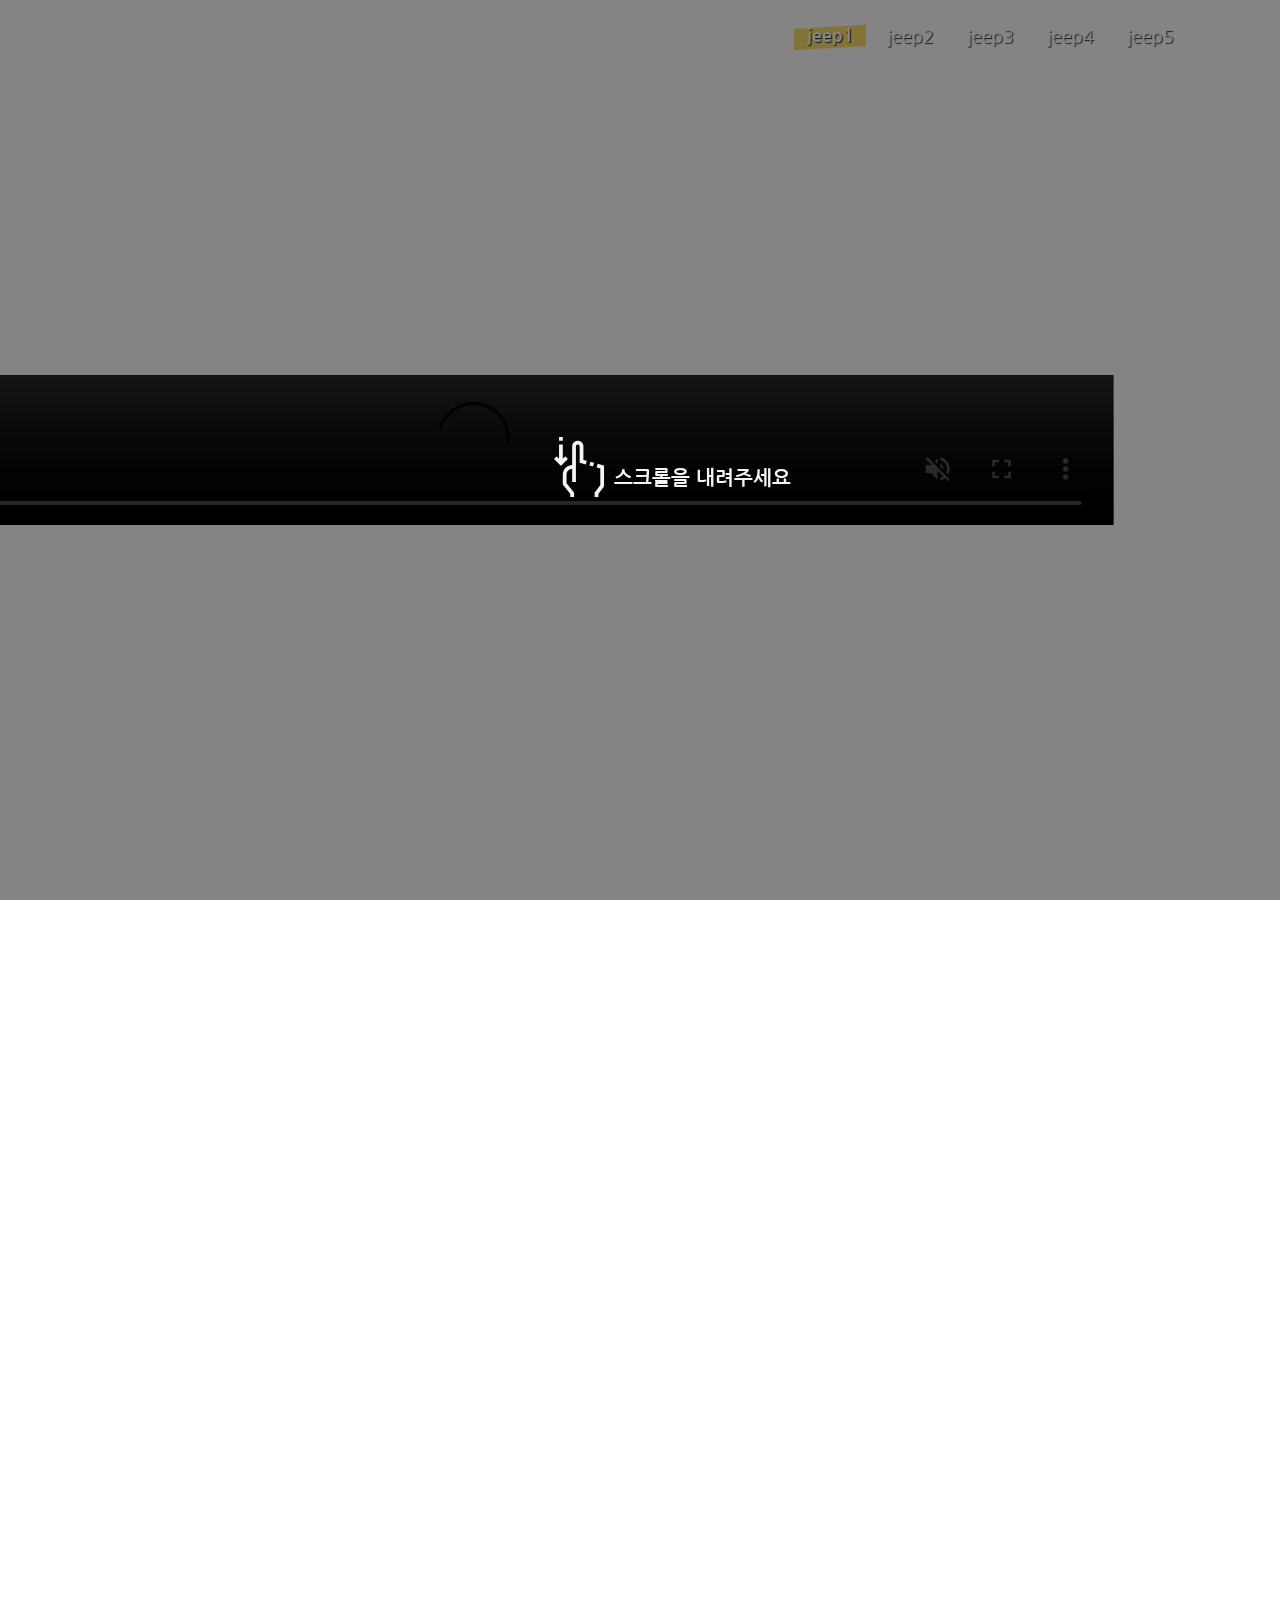
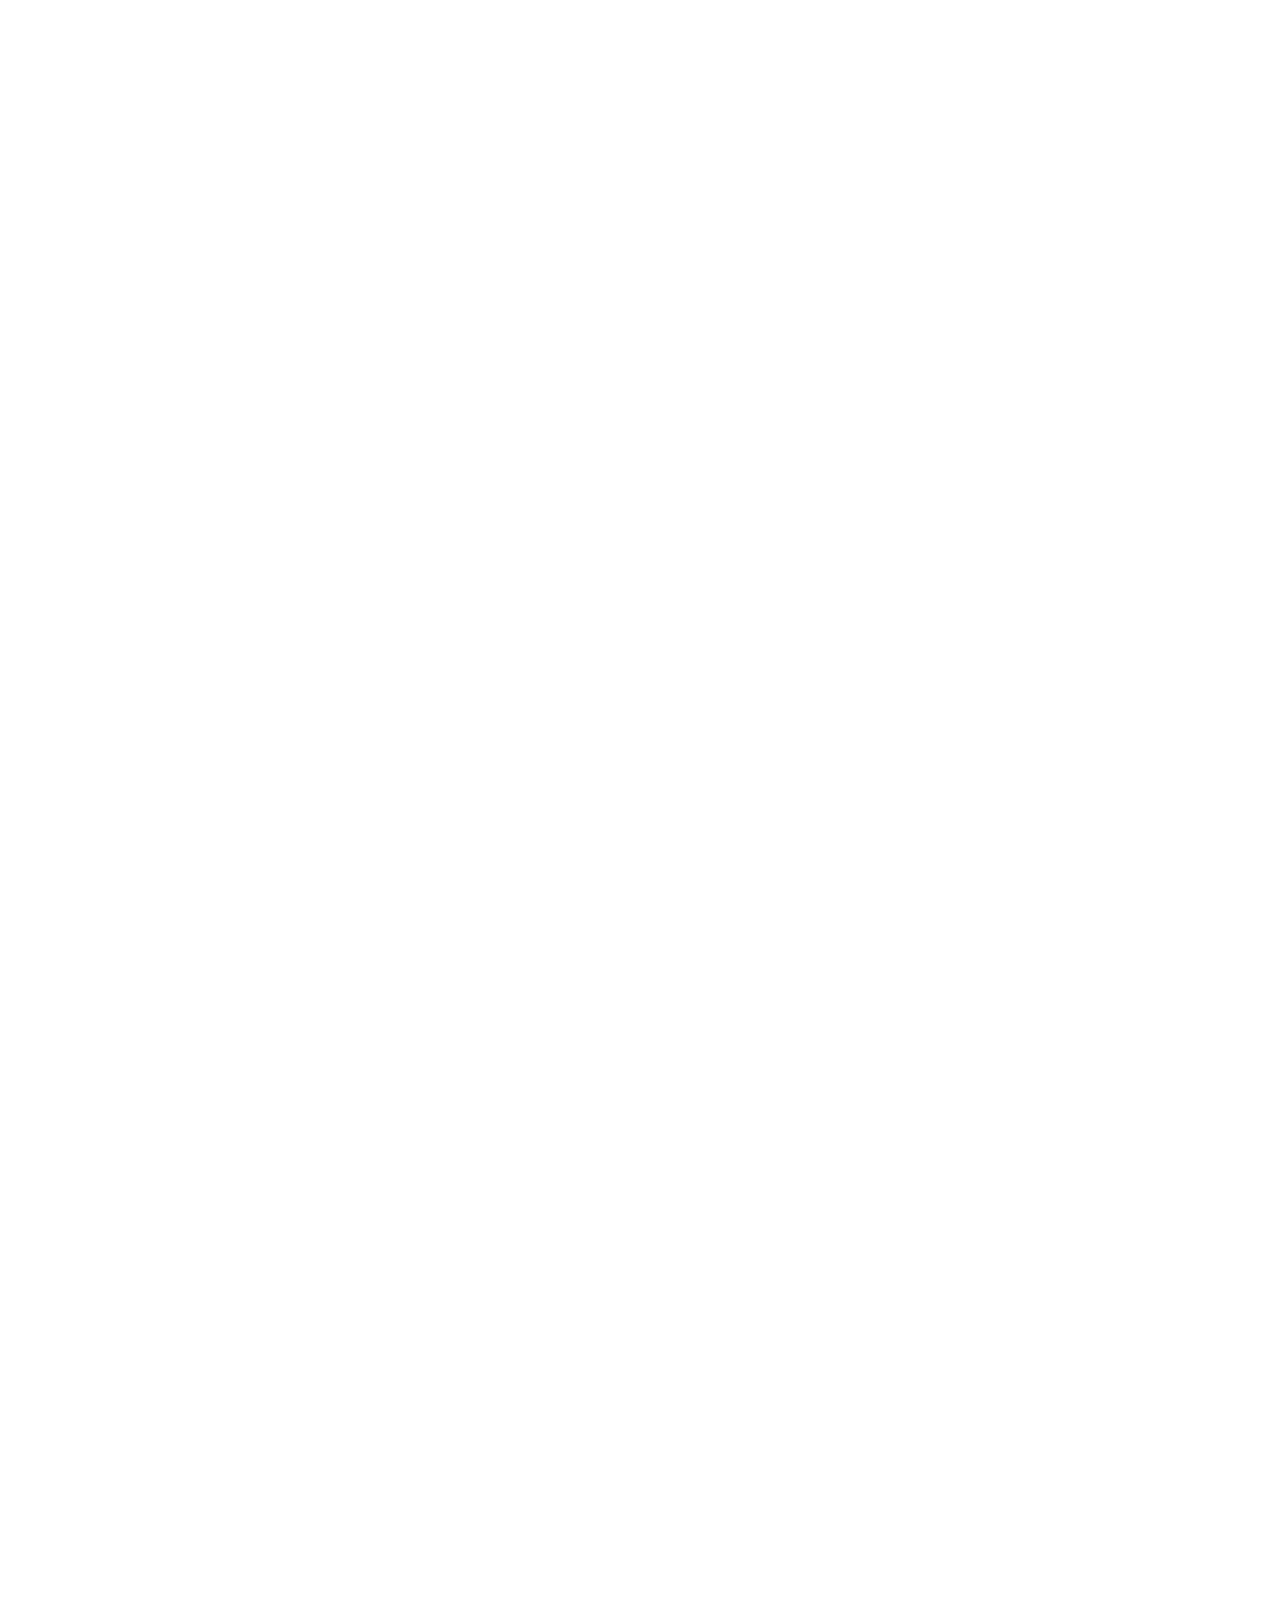
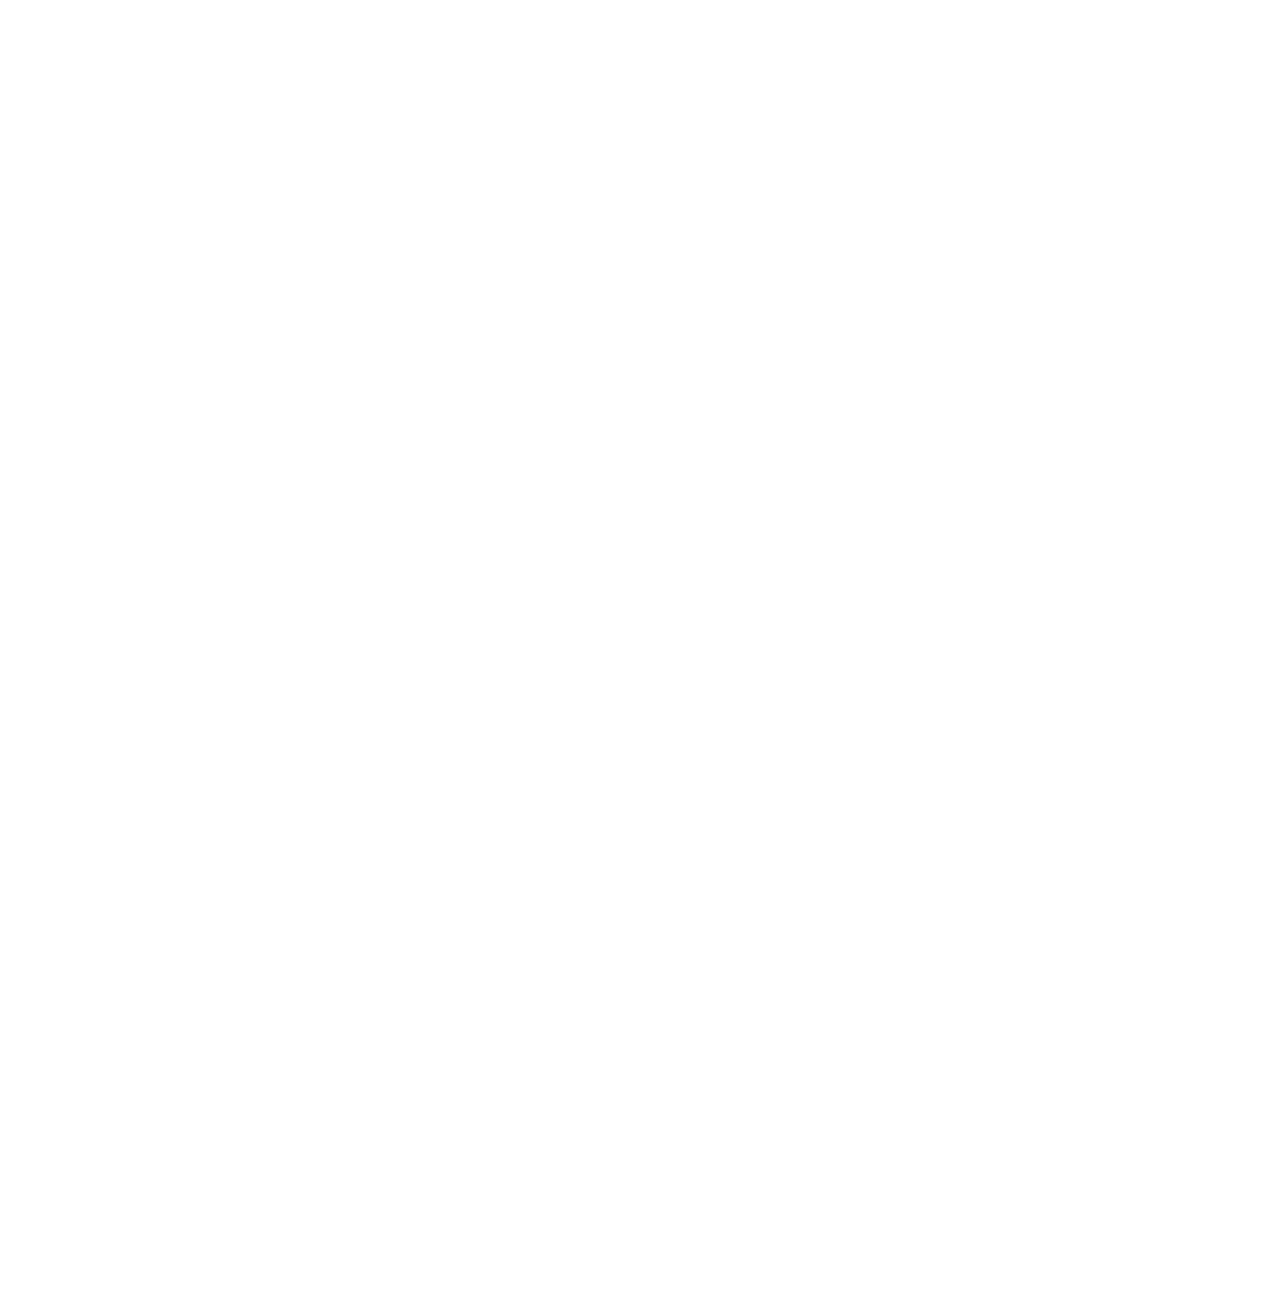
==== index.html @ f7b14d33 "20190126" ====
<!DOCTYPE html>
<html lang="ko">
<head>
	<meta charset="UTF-8">
	<title>Jeep</title>
	<link href="https://fonts.googleapis.com/css?family=Nanum+Gothic" rel="stylesheet">
	<link rel="stylesheet" href="css/common.css">
	<link rel="stylesheet" href="css/main.css">
	<link rel="stylesheet" href="css/fullpage.css">
	<link rel="stylesheet" href="css/animate.css">
	<script src="js/jquery-3.3.1.min.js"></script>
	<script src="js/jquery.fullPage.js"></script>
	<script src="js/main.js"></script>
	<script src="js/sub.js"></script>
	
</head>
<body>
	<h1><a href="index.html">jeep</a></h1>
	<nav id="nav">
		<ul id="menu">
			<li data-menuanchor="1st"><a href="#1st">jeep1</a></li>
			<li data-menuanchor="2st"><a href="#2st">jeep2</a></li>
			<li data-menuanchor="3st"><a href="#3st">jeep3</a></li>
			<li data-menuanchor="4st"><a href="#4st">jeep4</a></li>
			<li data-menuanchor="5st"><a href="#5st">jeep5</a></li>
		</ul>
	</nav>
	<a href="#" class="sidemenu">menu</a>
	<div id="side-nav">
		<div class="side-nav-inner-wrap">
			<div class="standard">
				<h2>STANDARD</h2>
				<ul>
					<li class="anwrangler"><a href="anwrangler.html">ALL-NEW WRANGLER</a></li>
					<li class="grandcherokee"><a href="grandcherokee.html">GRAND CHEROKEE</a></li>
					<li class="cherokee"><a href="cherokee.html">CHEROKEE</a></li>
					<li class="compass"><a href="compass.html">COMPASS</a></li>
					<li class="renegade"><a href="renegade.html">RENEGADE</a></li>
					<li class="angladiator"><a href="angladiator.html">ALL-NEW GLADIATOR</a></li>
				</ul>
			</div>
			<div class="limited">
				<h2>LIMITED</h2>
				<ul>
					<li><a href="grandcherokee.html">GRAND CHEROKEE</a></li>
					<li><a href="renegade.html">RENEGADE</a></li>
					<li><a href="cherokee.html">CHEROKEE</a></li>
					<li><a href="anwrangler.html">WRANGLER</a></li>
					<li><a href="compass.html">COMPASS</a></li>
				</ul>
			</div>
		</div>
	</div>
	<div class="bg-dim"><p>스크롤을 내려주세요</p></div>
	<div id="fullpage">
		<div class="section pages" id="page1" data-anchor="1st">
			<div class="video-wrap">
				<video class="main-video" autoplay controls muted loop style="width: 100%;"><source src="images/main/visual/jeep.mp4"></video>
			</div>
		</div>
		<div class="section pages" id="page2" data-anchor="2st">
			<div class="interval">
				<ul>
					<li class="interval1"></li>
					<li class="interval2"></li>
					<li class="interval3"></li>
					<li class="interval4"></li>
				</ul>
			</div>
		</div>
		<div class="section pages" id="page3" data-anchor="3st">
			<div class="main-cmt"><img src="images/main/visual/MT_white.png" alt=""> </div>
		</div>
		<div class="section pages" id="page4" data-anchor="4st">
			<div class="main-cmt">
				<p>NOW MAKE IT YOURS</p>
				<p><img src="images/main/visual/SSN-Logo.png" alt=""></p>
			</div>
		</div>
		<div class="section pages" id="page5" data-anchor="5st">
			<div class="slide"></div>
			<div class="slide"></div>
			<div class="slide"></div>
			<div class="slide"></div>
			<div class="slide"></div>
		</div>
	</div>
</body>
</html>
---- css/common.css ----
@charset "utf-8";
@import url(reset.css);
@import url('https://fonts.googleapis.com/css?family=Nanum+Gothic');
@import url('https://fonts.googleapis.com/css?family=Oswald');
body{font-size: 14px;font-family: 'Nanum Gothic','나눔고딕', sans-serif;}
h1{position: absolute;top: 30px;left: 40px;z-index: 2;}
h1>a{display: block;text-indent: -999999px;background: url(../images/main/common/jeep-logo.png) 0 0 no-repeat;width: 87px;height: 35px;background-size: 100%;}
#nav{width: 100%;position: absolute;z-index: 1;}
#nav ul{float: right;margin-right: 90px;width: 400px;}
#nav ul:after{content: '';display: block;clear: both;}
#nav ul li{float: left;color: #fff;width: 20%;transition: .4s;font-size: 1.3em;text-shadow: 1px 1px 1px #292929;background: url(../images/main/common/text-bg.png) 	-100px center no-repeat;}
#nav ul li.active{font-weight: bold;color: #fff;background: url(../images/main/common/text-bg.png) center no-repeat;}
#nav ul li a{display: block;width: 100%;text-align: center;line-height: 73px;}

.sidemenu{display: block;text-indent: -99999px;background: url(../images/main/common/menu.png) 0 0 no-repeat;width: 27px;height: 27px;position: absolute;top: 25px; right: 40px;background-size: 100%;z-index: 4;}
.sidemenu.on{display: block;text-indent: -99999px;background: url(../images/main/common/menu-close.png) 0 0 no-repeat;width: 27px;height: 27px;position: absolute;top: 25px; right: 40px;background-size: 100%;z-index: 4;}
#side-nav{display: none;position: absolute;top: 0;right: 0;padding-top: 25px;z-index: 3;color: #fff;width: 22%;height: 100%;	background: #000;}
#side-nav .side-nav-inner-wrap{position: absolute;top: 80px;line-height: 45px;width: 100%;}
#side-nav h2{padding-left: 40px;cursor: pointer;position: relative;}
#side-nav h2:after{content: '';display: block;width: 20px;height: 10px;background: url(../images/main/common/menu-more.png) 0 bottom no-repeat;position: absolute;top: 37%;right: 11%;}
#side-nav h2.on:after{content: '';display: block;width: 20px;height: 10px;background: url(../images/main/common/menu-more.png) 0 top no-repeat;position: absolute;top: 37%;right: 11%;}
#side-nav ul li{padding-left: 20px;margin: 10px 40px; transition: .3s;}
#side-nav ul li:hover{background-color: #fff;color: #000;font-weight: bold;	}


.bg-dim{display: none;width: 100%;height: 100%;position: absolute;top: 0;left: 0;background: rgba(0,0,0,.5) url(../images/main/common/scroll-white.png) 45% 52% no-repeat;z-index: 10;}
.bg-dim p{position: absolute;top: 52%;left: 48%;color: #fff;font-weight: bold;font-size: 20px;}
---- css/main.css ----
@charset "utf-8";
#fullpage{width: 100%;height: 100%;}
.pages{width: 100%;height: 100%;background-repeat: no-repeat;background-position: center top;background-size: cover;}
.video-wrap{position: relative;width: 100%;height: 100%;overflow: hidden;}
.video-wrap .main-video{width: 126% !important;position: absolute;top: 50%;left: 50%;transform: translate(-50%,-50%);}

	.interval{width: 100%;height: 100%;}
	.interval ul{width: 100%;height: 100%;}
	.interval ul li{width: 100%;height: 100%;}
	.interval ul li.interval1{background: url(../images/main/visual/jeep-main-img-1-1.jpg) center no-repeat;display: none;}
	.interval ul li.interval2{background: url(../images/main/visual/jeep-main-img-1-2.jpg) top no-repeat;display: none;}
	.interval ul li.interval3{background: url(../images/main/visual/jeep-main-img-1-3.jpg) center no-repeat;display: none;}
	.interval ul li.interval4{background: url(../images/main/visual/jeep-main-img-1-4.jpg) center no-repeat;display: none;}
#page3{background: url(../images/main/visual/jeep-main-img-2.jpg) center no-repeat;position: relative;}
#page3 .main-cmt{position: absolute;top: 23%;right: 10%;}
#page3 .main-cmt img{width: 340px;}
#page4 .main-cmt{position: absolute;top: 25%;left: 15%;  color: #F0F0F2;font-weight: bold;text-align: center;width: 375px;}
#page4 .main-cmt img{width: 100%;}
#page4 .main-cmt p:first-child{margin-bottom: 12px;font-size: 35px;}
#page4{background: url(../images/main/visual/jeep-main-img-3.jpg) center no-repeat;}
.slide:nth-child(1){background: url(../images/main/visual/jeep-main-img-11.jpg) center no-repeat;}
.slide:nth-child(2){background: url(../images/main/visual/jeep-main-img-12.jpg) center no-repeat;}
.slide:nth-child(3){background: url(../images/main/visual/jeep-main-img-13.jpg) center no-repeat;}
.slide:nth-child(4){background: url(../images/main/visual/jeep-main-img-14.jpg) center no-repeat;}
.slide:nth-child(5){background: url(../images/main/visual/jeep-main-img-15.jpg) center no-repeat;}
.fp-controlArrow.fp-prev,.fp-controlArrow.fp-next{border: none;width: 37px !important;height: 64px;}
.fp-controlArrow.fp-prev{background: url(../images/main/common/prev-next.png) left 0 no-repeat;}
.fp-controlArrow.fp-next{background: url(../images/main/common/prev-next.png) right 0 no-repeat;}
---- css/fullpage.css ----
/*!
 * fullPage 3.0.3
 * https://github.com/alvarotrigo/fullPage.js
 *
 * @license GPLv3 for open source use only
 * or Fullpage Commercial License for commercial use
 * http://alvarotrigo.com/fullPage/pricing/
 *
 * Copyright (C) 2018 http://alvarotrigo.com/fullPage - A project by Alvaro Trigo
 */
html.fp-enabled,
.fp-enabled body {
    margin: 0;
    padding: 0;
    overflow:hidden;

    /*Avoid flicker on slides transitions for mobile phones #336 */
    -webkit-tap-highlight-color: rgba(0,0,0,0);
}
.fp-section {
    position: relative;
    -webkit-box-sizing: border-box; /* Safari<=5 Android<=3 */
    -moz-box-sizing: border-box; /* <=28 */
    box-sizing: border-box;
}
.fp-slide {
    float: left;
}
.fp-slide, .fp-slidesContainer {
    height: 100%;
    display: block;
}
.fp-slides {
    z-index:1;
    height: 100%;
    overflow: hidden;
    position: relative;
    -webkit-transition: all 0.3s ease-out; /* Safari<=6 Android<=4.3 */
    transition: all 0.3s ease-out;
}
.fp-section.fp-table, .fp-slide.fp-table {
    display: table;
    table-layout:fixed;
    width: 100%;
}
.fp-tableCell {
    display: table-cell;
    vertical-align: middle;
    width: 100%;
    height: 100%;
}
.fp-slidesContainer {
    float: left;
    position: relative;
}
.fp-controlArrow {
    -webkit-user-select: none; /* webkit (safari, chrome) browsers */
    -moz-user-select: none; /* mozilla browsers */
    -khtml-user-select: none; /* webkit (konqueror) browsers */
    -ms-user-select: none; /* IE10+ */
    position: absolute;
    z-index: 4;
    top: 50%;
    cursor: pointer;
    width: 0;
    height: 0;
    border-style: solid;
    margin-top: -38px;
    -webkit-transform: translate3d(0,0,0);
    -ms-transform: translate3d(0,0,0);
    transform: translate3d(0,0,0);
}
.fp-controlArrow.fp-prev {
    left: 15px;
    width: 0;
    border-width: 38.5px 34px 38.5px 0;
    border-color: transparent #fff transparent transparent;
}
.fp-controlArrow.fp-next {
    right: 15px;
    border-width: 38.5px 0 38.5px 34px;
    border-color: transparent transparent transparent #fff;
}
.fp-scrollable {
    overflow: hidden;
    position: relative;
}
.fp-scroller{
    overflow: hidden;
}
.iScrollIndicator{
    border: 0 !important;
}
.fp-notransition {
    -webkit-transition: none !important;
    transition: none !important;
}
#fp-nav {
    position: fixed;
    z-index: 100;
    margin-top: -32px;
    top: 50%;
    opacity: 1;
    -webkit-transform: translate3d(0,0,0);
}
#fp-nav.fp-right {
    right: 17px;
}
#fp-nav.fp-left {
    left: 17px;
}
.fp-slidesNav{
    position: absolute;
    z-index: 4;
    opacity: 1;
    -webkit-transform: translate3d(0,0,0);
    -ms-transform: translate3d(0,0,0);
    transform: translate3d(0,0,0);
    left: 0 !important;
    right: 0;
    margin: 0 auto !important;
}
.fp-slidesNav.fp-bottom {
    bottom: 17px;
}
.fp-slidesNav.fp-top {
    top: 17px;
}
#fp-nav ul,
.fp-slidesNav ul {
  margin: 0;
  padding: 0;
}
#fp-nav ul li,
.fp-slidesNav ul li {
    display: block;
    width: 14px;
    height: 13px;
    margin: 7px;
    position:relative;
}
.fp-slidesNav ul li {
    display: inline-block;
}
#fp-nav ul li a,
.fp-slidesNav ul li a {
    display: block;
    position: relative;
    z-index: 1;
    width: 100%;
    height: 100%;
    cursor: pointer;
    text-decoration: none;
}
#fp-nav ul li a.active span,
.fp-slidesNav ul li a.active span,
#fp-nav ul li:hover a.active span,
.fp-slidesNav ul li:hover a.active span{
    height: 12px;
    width: 12px;
    margin: -6px 0 0 -6px;
    border-radius: 100%;
 }
#fp-nav ul li a span,
.fp-slidesNav ul li a span {
    border-radius: 50%;
    position: absolute;
    z-index: 1;
    height: 4px;
    width: 4px;
    border: 0;
    background: #333;
    left: 50%;
    top: 50%;
    margin: -2px 0 0 -2px;
    -webkit-transition: all 0.1s ease-in-out;
    -moz-transition: all 0.1s ease-in-out;
    -o-transition: all 0.1s ease-in-out;
    transition: all 0.1s ease-in-out;
}
#fp-nav ul li:hover a span,
.fp-slidesNav ul li:hover a span{
    width: 10px;
    height: 10px;
    margin: -5px 0px 0px -5px;
}
#fp-nav ul li .fp-tooltip {
    position: absolute;
    top: -2px;
    color: #fff;
    font-size: 14px;
    font-family: arial, helvetica, sans-serif;
    white-space: nowrap;
    max-width: 220px;
    overflow: hidden;
    display: block;
    opacity: 0;
    width: 0;
    cursor: pointer;
}
#fp-nav ul li:hover .fp-tooltip,
#fp-nav.fp-show-active a.active + .fp-tooltip {
    -webkit-transition: opacity 0.2s ease-in;
    transition: opacity 0.2s ease-in;
    width: auto;
    opacity: 1;
}
#fp-nav ul li .fp-tooltip.fp-right {
    right: 20px;
}
#fp-nav ul li .fp-tooltip.fp-left {
    left: 20px;
}
.fp-auto-height.fp-section,
.fp-auto-height .fp-slide,
.fp-auto-height .fp-tableCell{
    height: auto !important;
}

.fp-responsive .fp-auto-height-responsive.fp-section,
.fp-responsive .fp-auto-height-responsive .fp-slide,
.fp-responsive .fp-auto-height-responsive .fp-tableCell {
    height: auto !important;
}

/*Only display content to screen readers*/
.fp-sr-only{
    position: absolute;
    width: 1px;
    height: 1px;
    padding: 0;
    overflow: hidden;
    clip: rect(0, 0, 0, 0);
    white-space: nowrap;
    border: 0;
}
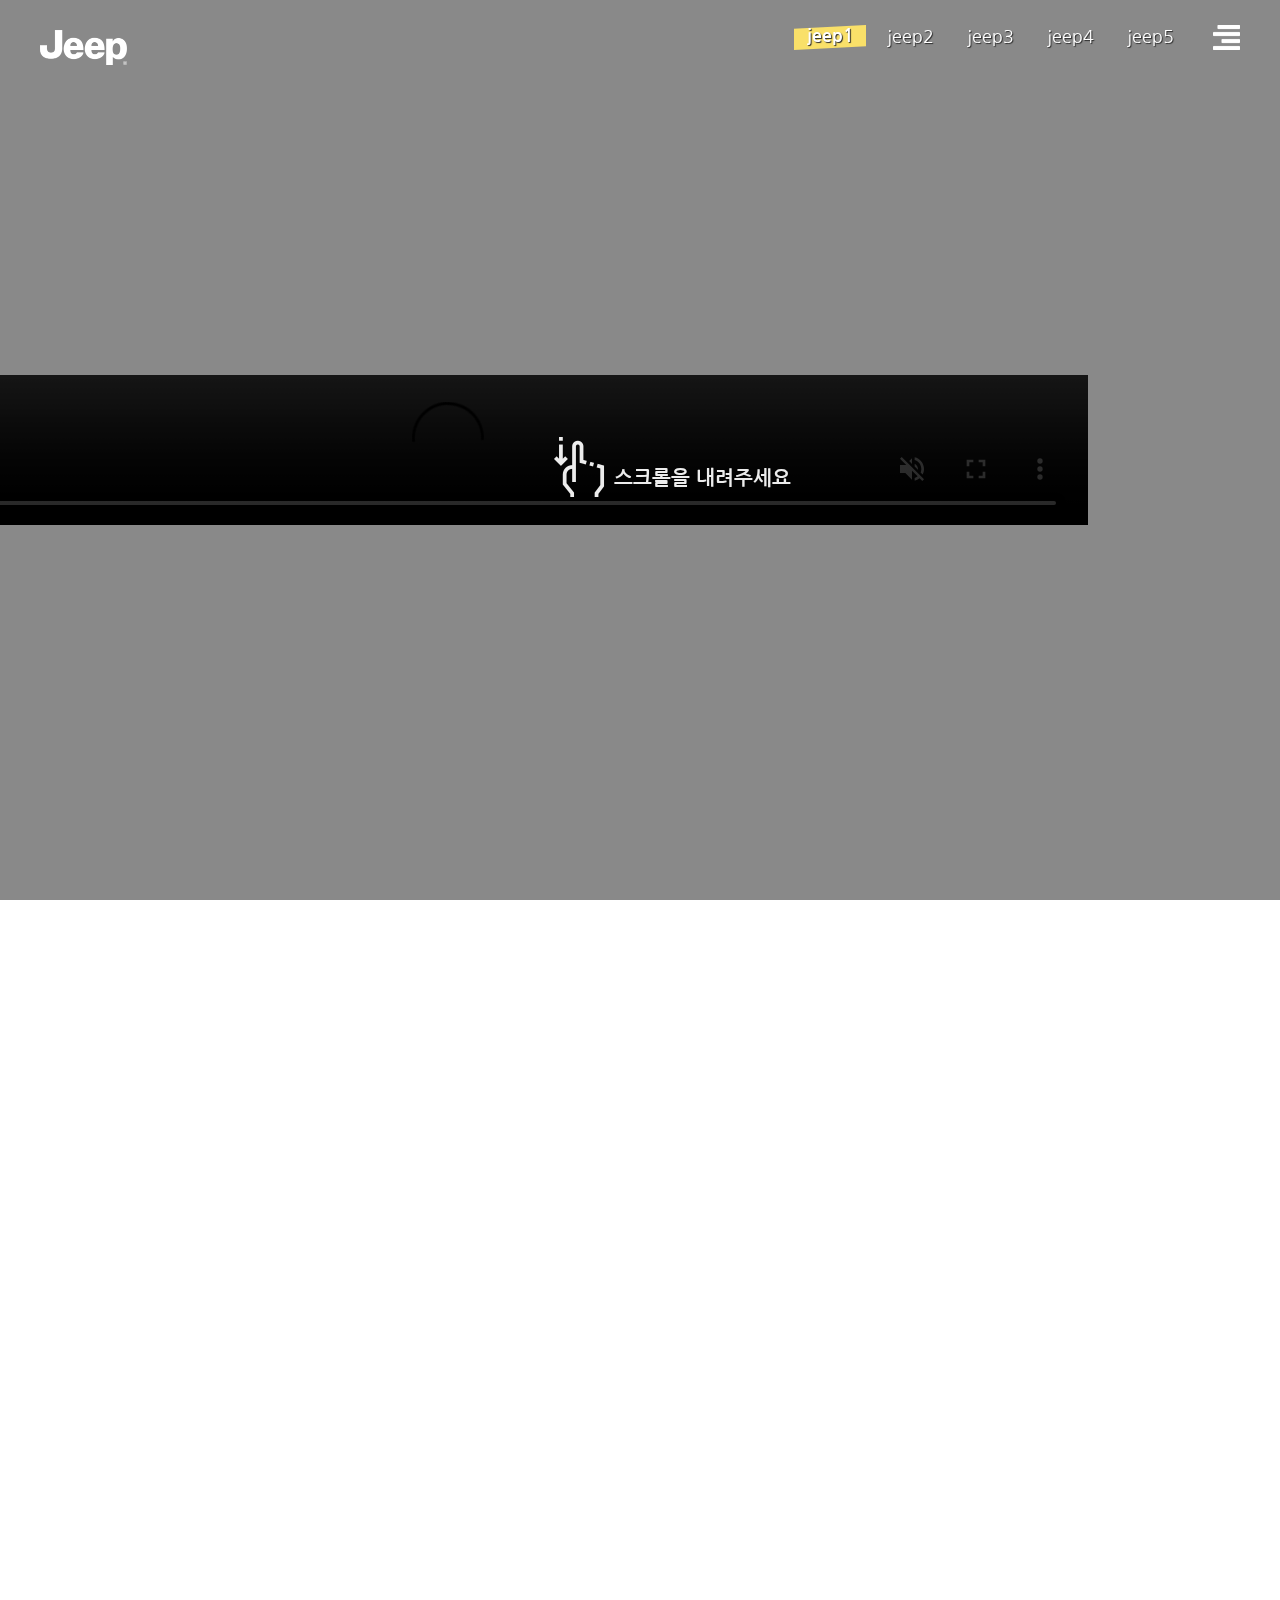
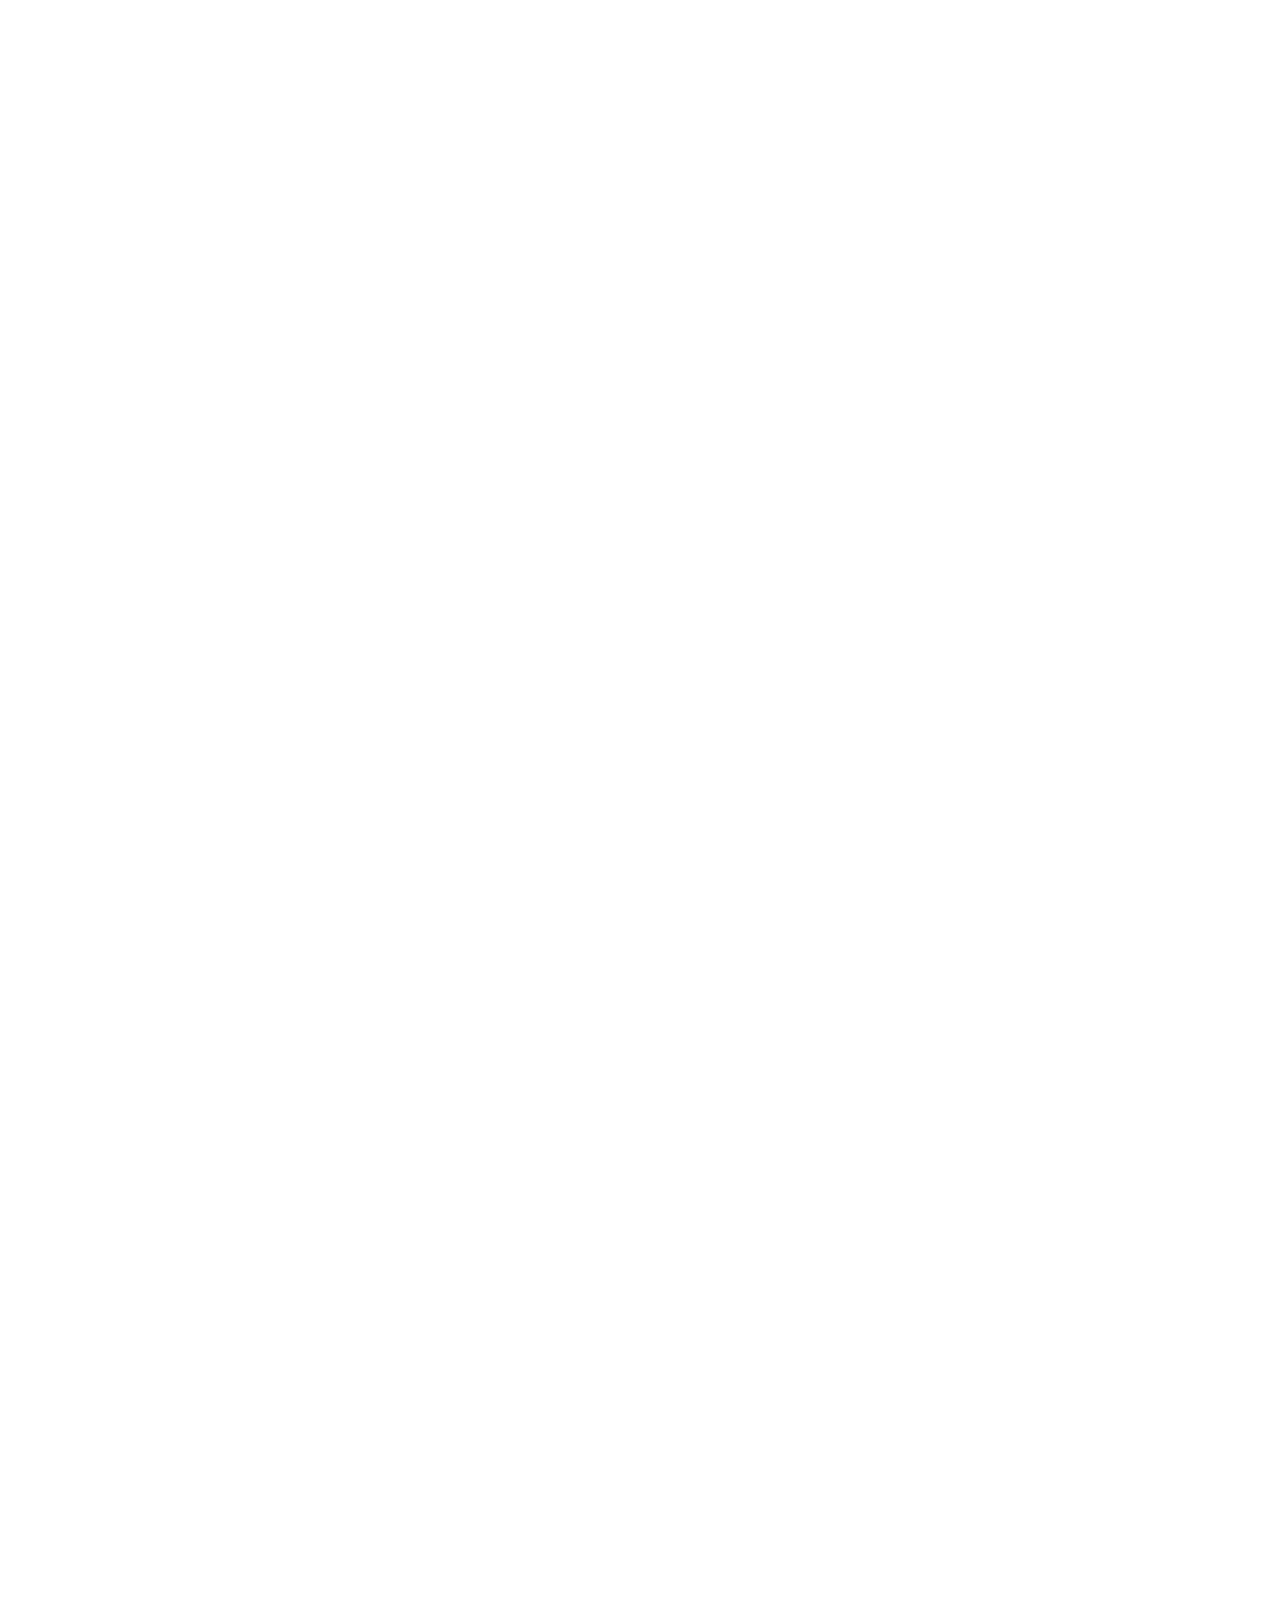
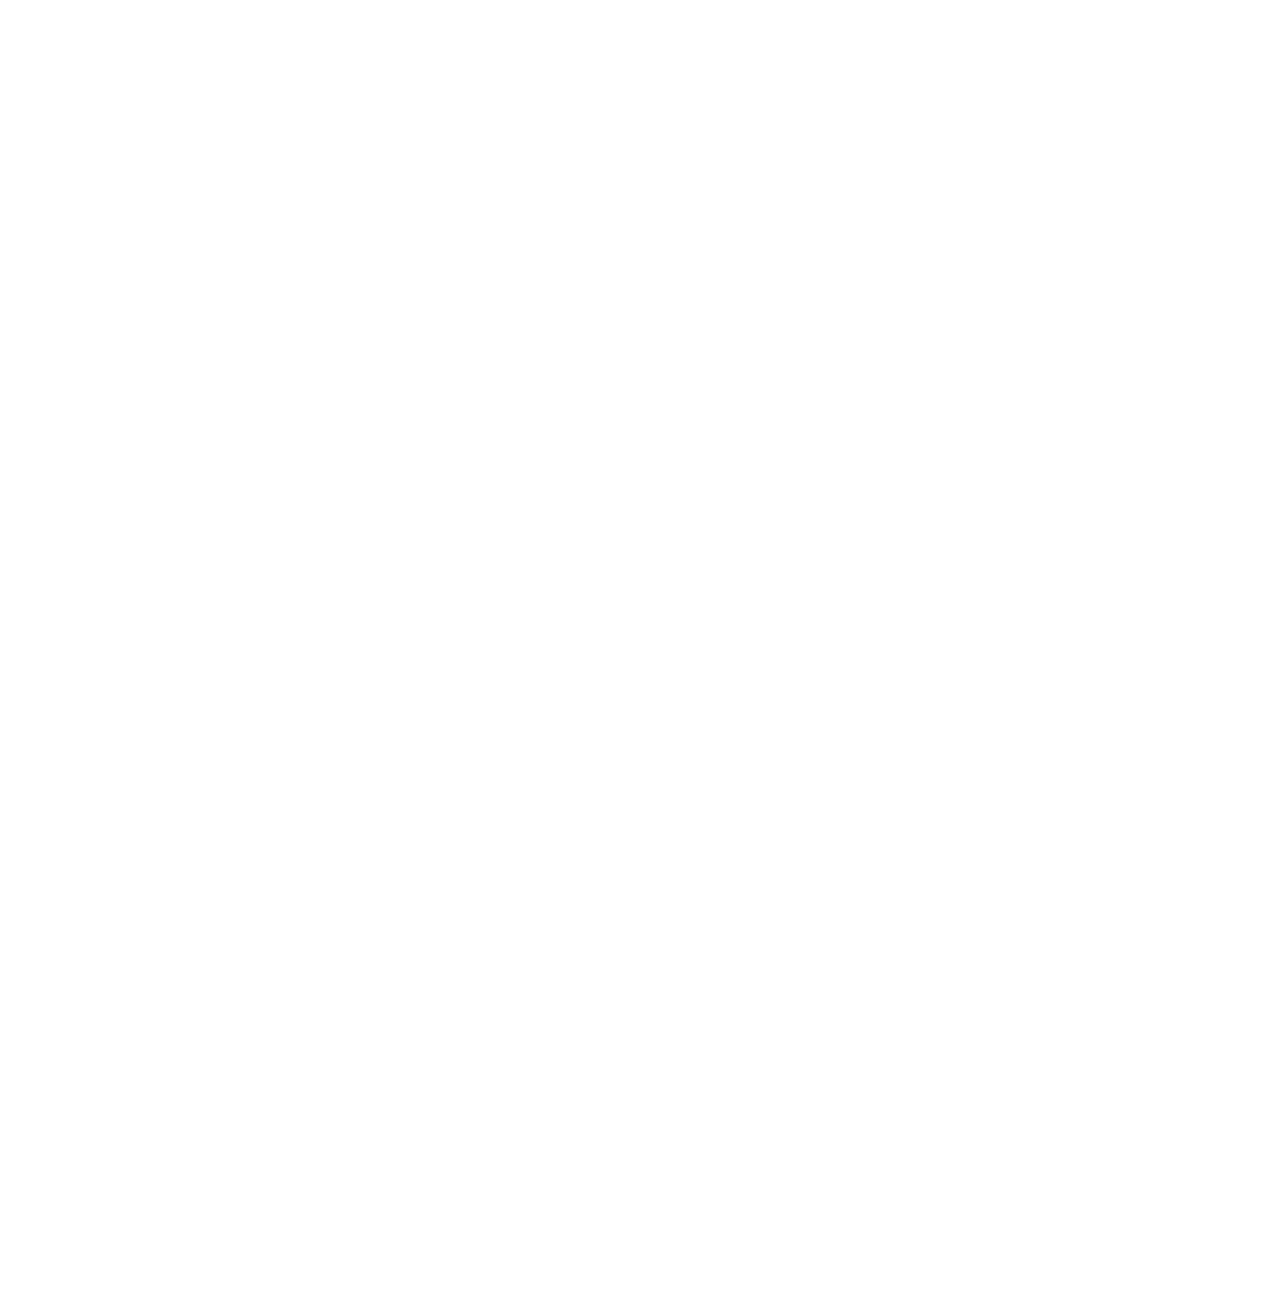
==== commit fc459895: "20190128" ====
--- a/index.html
+++ b/index.html
@@ -51,9 +51,9 @@
 			</div>
 		</div>
 	</div>
-	<div class="bg-dim"><p>스크롤을 내려주세요</p></div>
 	<div id="fullpage">
 		<div class="section pages" id="page1" data-anchor="1st">
+			<div class="bg-dim"><p>스크롤을 내려주세요</p></div>
 			<div class="video-wrap">
 				<video class="main-video" autoplay controls muted loop style="width: 100%;"><source src="images/main/visual/jeep.mp4"></video>
 			</div>
--- a/css/common.css
+++ b/css/common.css
@@ -14,7 +14,7 @@
 
 .sidemenu{display: block;text-indent: -99999px;background: url(../images/main/common/menu.png) 0 0 no-repeat;width: 27px;height: 27px;position: absolute;top: 25px; right: 40px;background-size: 100%;z-index: 4;}
 .sidemenu.on{display: block;text-indent: -99999px;background: url(../images/main/common/menu-close.png) 0 0 no-repeat;width: 27px;height: 27px;position: absolute;top: 25px; right: 40px;background-size: 100%;z-index: 4;}
-#side-nav{display: none;position: absolute;top: 0;right: 0;padding-top: 25px;z-index: 3;color: #fff;width: 22%;height: 100%;	background: #000;}
+#side-nav{display: none;position: absolute;top: 0;right: 0;padding-top: 25px;z-index: 3;color: #fff;width: 430px;height: 100%;	background: #000;}
 #side-nav .side-nav-inner-wrap{position: absolute;top: 80px;line-height: 45px;width: 100%;}
 #side-nav h2{padding-left: 40px;cursor: pointer;position: relative;}
 #side-nav h2:after{content: '';display: block;width: 20px;height: 10px;background: url(../images/main/common/menu-more.png) 0 bottom no-repeat;position: absolute;top: 37%;right: 11%;}
@@ -23,5 +23,6 @@
 #side-nav ul li:hover{background-color: #fff;color: #000;font-weight: bold;	}
 
 
-.bg-dim{display: none;width: 100%;height: 100%;position: absolute;top: 0;left: 0;background: rgba(0,0,0,.5) url(../images/main/common/scroll-white.png) 45% 52% no-repeat;z-index: 10;}
-.bg-dim p{position: absolute;top: 52%;left: 48%;color: #fff;font-weight: bold;font-size: 20px;}+@media (max-width: 600px) {
+	#side-nav{width: 100%;}
+}--- a/css/main.css
+++ b/css/main.css
@@ -2,8 +2,9 @@
 #fullpage{width: 100%;height: 100%;}
 .pages{width: 100%;height: 100%;background-repeat: no-repeat;background-position: center top;background-size: cover;}
 .video-wrap{position: relative;width: 100%;height: 100%;overflow: hidden;}
-.video-wrap .main-video{width: 126% !important;position: absolute;top: 50%;left: 50%;transform: translate(-50%,-50%);}
-
+.video-wrap .main-video{width: 130% !important;position: absolute;top: 50%;left: 50%;transform: translate(-50%,-50%);}
+.bg-dim{display: none;width: 100%;height: 100%;position: absolute;top: 0;left: 0;background: rgba(0,0,0,.5) url(../images/main/common/scroll-white.png) 45% 52% no-repeat;z-index: 10;}
+.bg-dim p{position: absolute;top: 52%;left: 48%;color: #fff;font-weight: bold;font-size: 20px;}
 	.interval{width: 100%;height: 100%;}
 	.interval ul{width: 100%;height: 100%;}
 	.interval ul li{width: 100%;height: 100%;}
@@ -25,4 +26,4 @@
 .slide:nth-child(5){background: url(../images/main/visual/jeep-main-img-15.jpg) center no-repeat;}
 .fp-controlArrow.fp-prev,.fp-controlArrow.fp-next{border: none;width: 37px !important;height: 64px;}
 .fp-controlArrow.fp-prev{background: url(../images/main/common/prev-next.png) left 0 no-repeat;}
-.fp-controlArrow.fp-next{background: url(../images/main/common/prev-next.png) right 0 no-repeat;}+.fp-controlArrow.fp-next{background: url(../images/main/common/prev-next.png) right 0 no-repeat;}
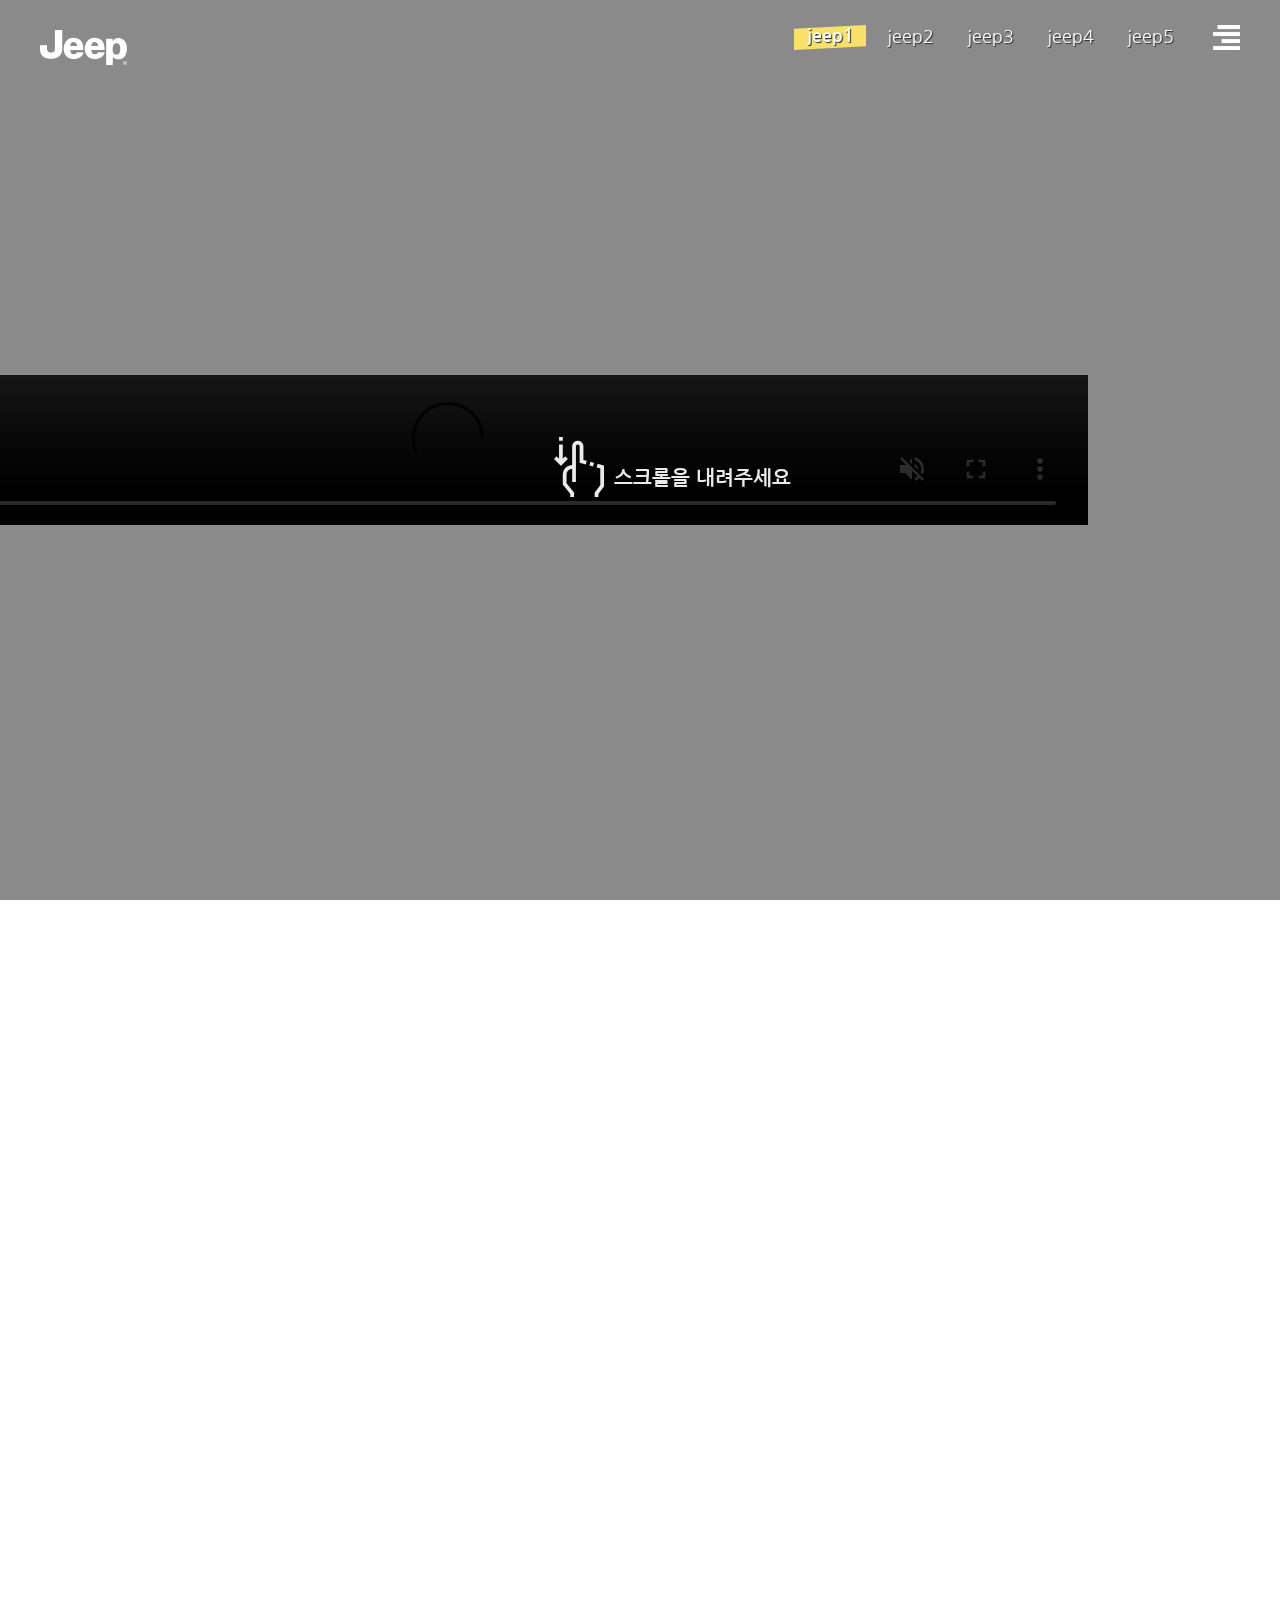
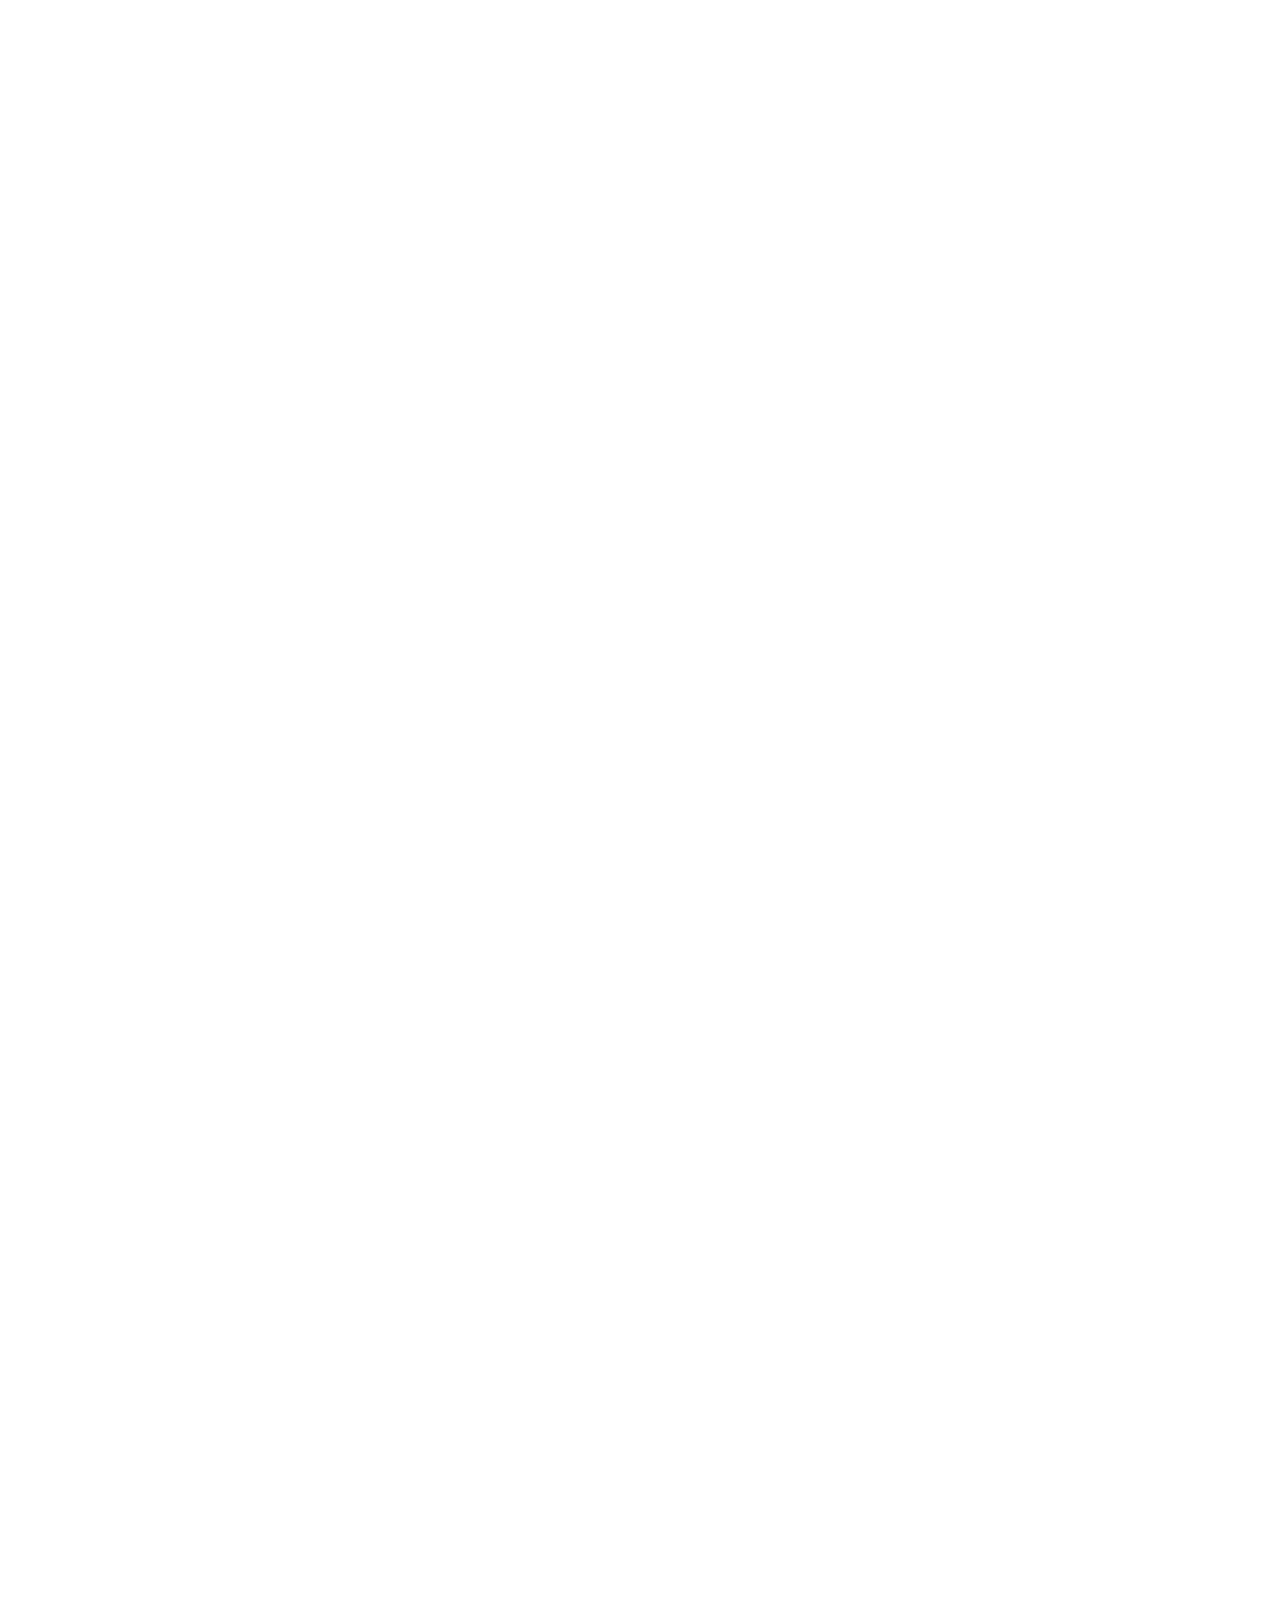
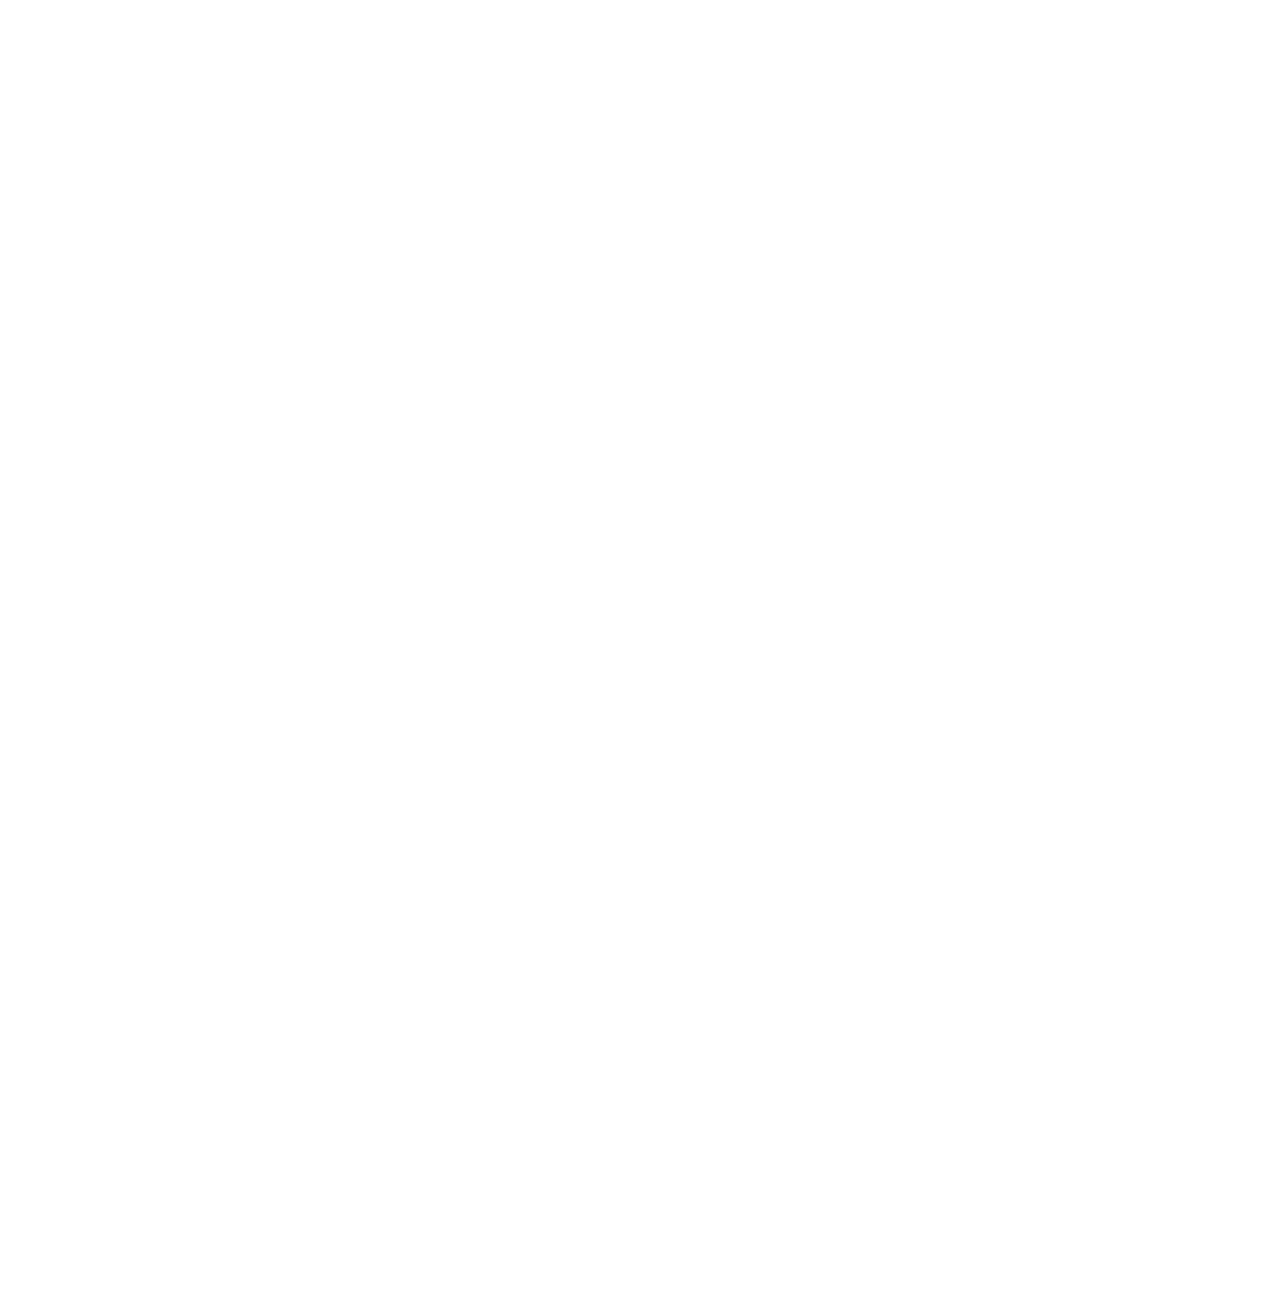
==== commit c8fb1896: "20190128" ====
--- a/index.html
+++ b/index.html
@@ -2,6 +2,7 @@
 <html lang="ko">
 <head>
 	<meta charset="UTF-8">
+	<meta name="viewport" content="width=device-width, user-scalable=no, initial-scale=1.0, maximum-scale=1.0, minimum-scale=1.0">
 	<title>Jeep</title>
 	<link href="https://fonts.googleapis.com/css?family=Nanum+Gothic" rel="stylesheet">
 	<link rel="stylesheet" href="css/common.css">
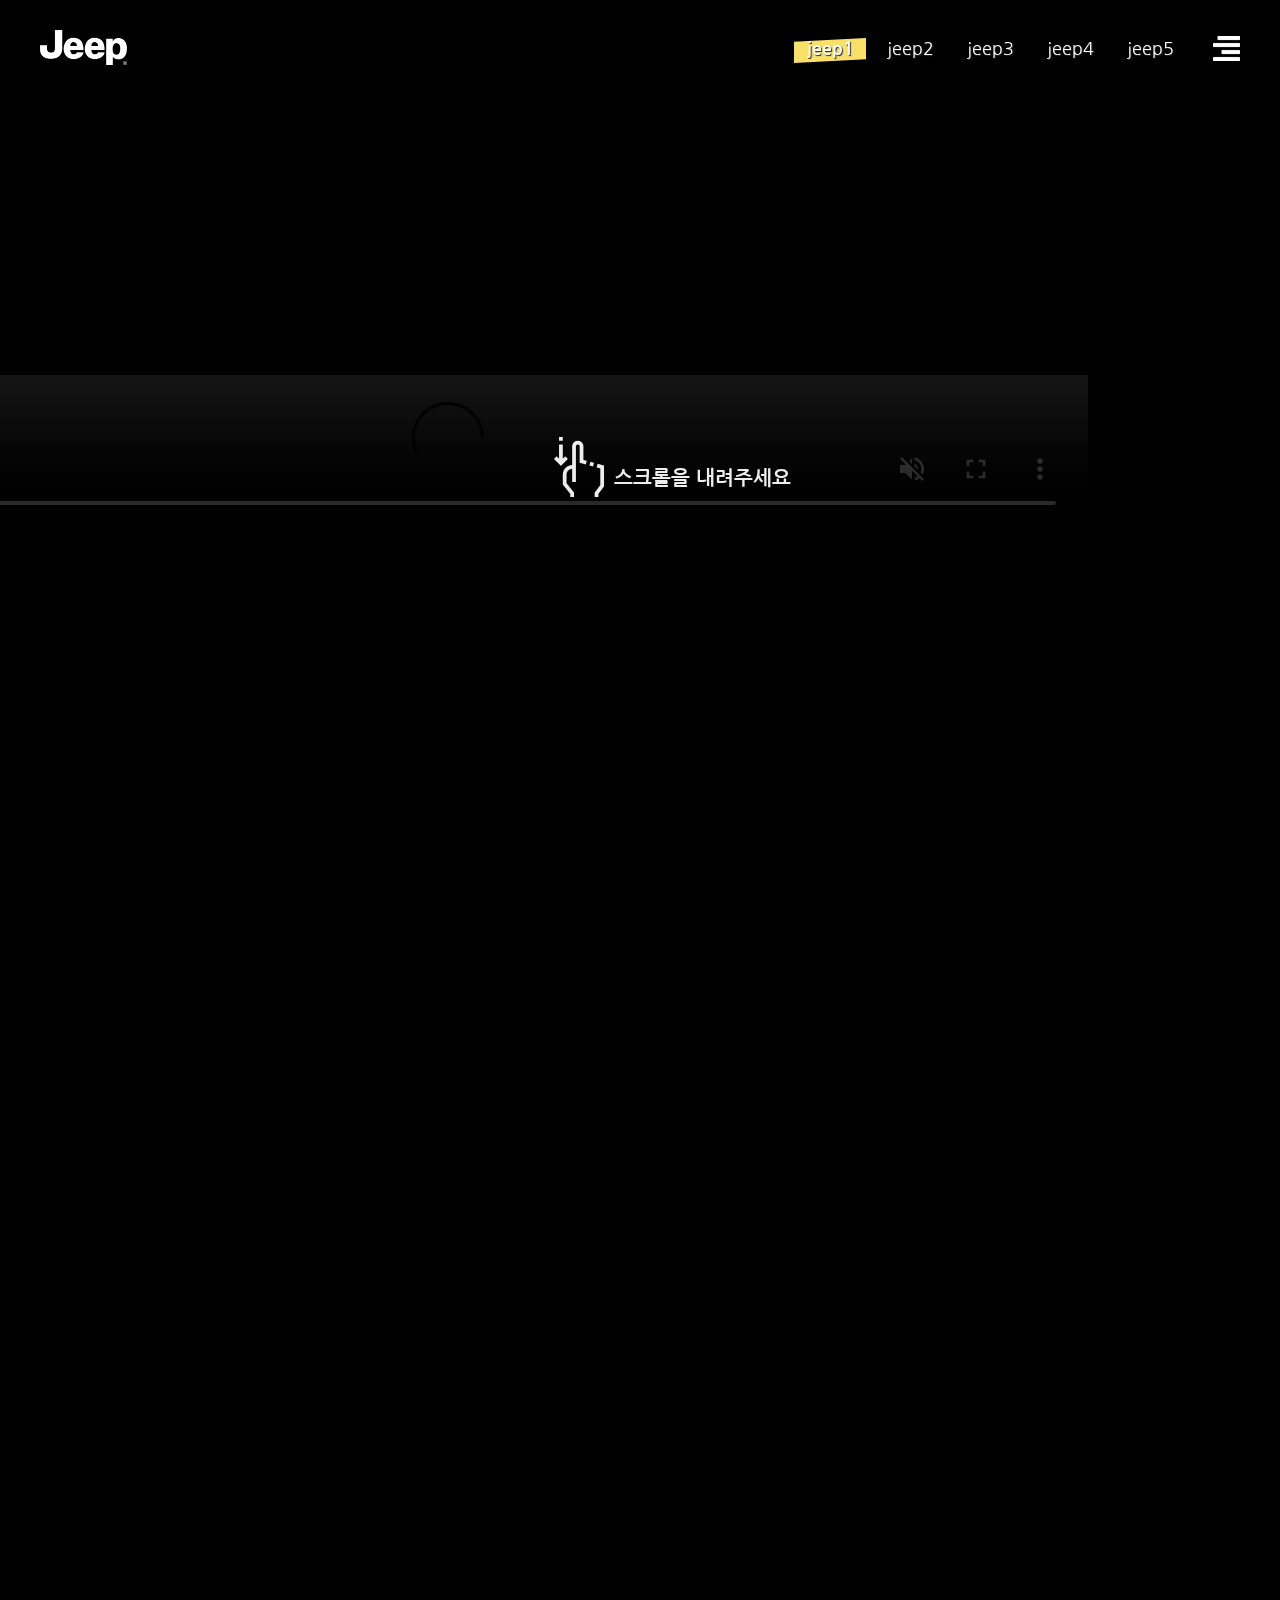
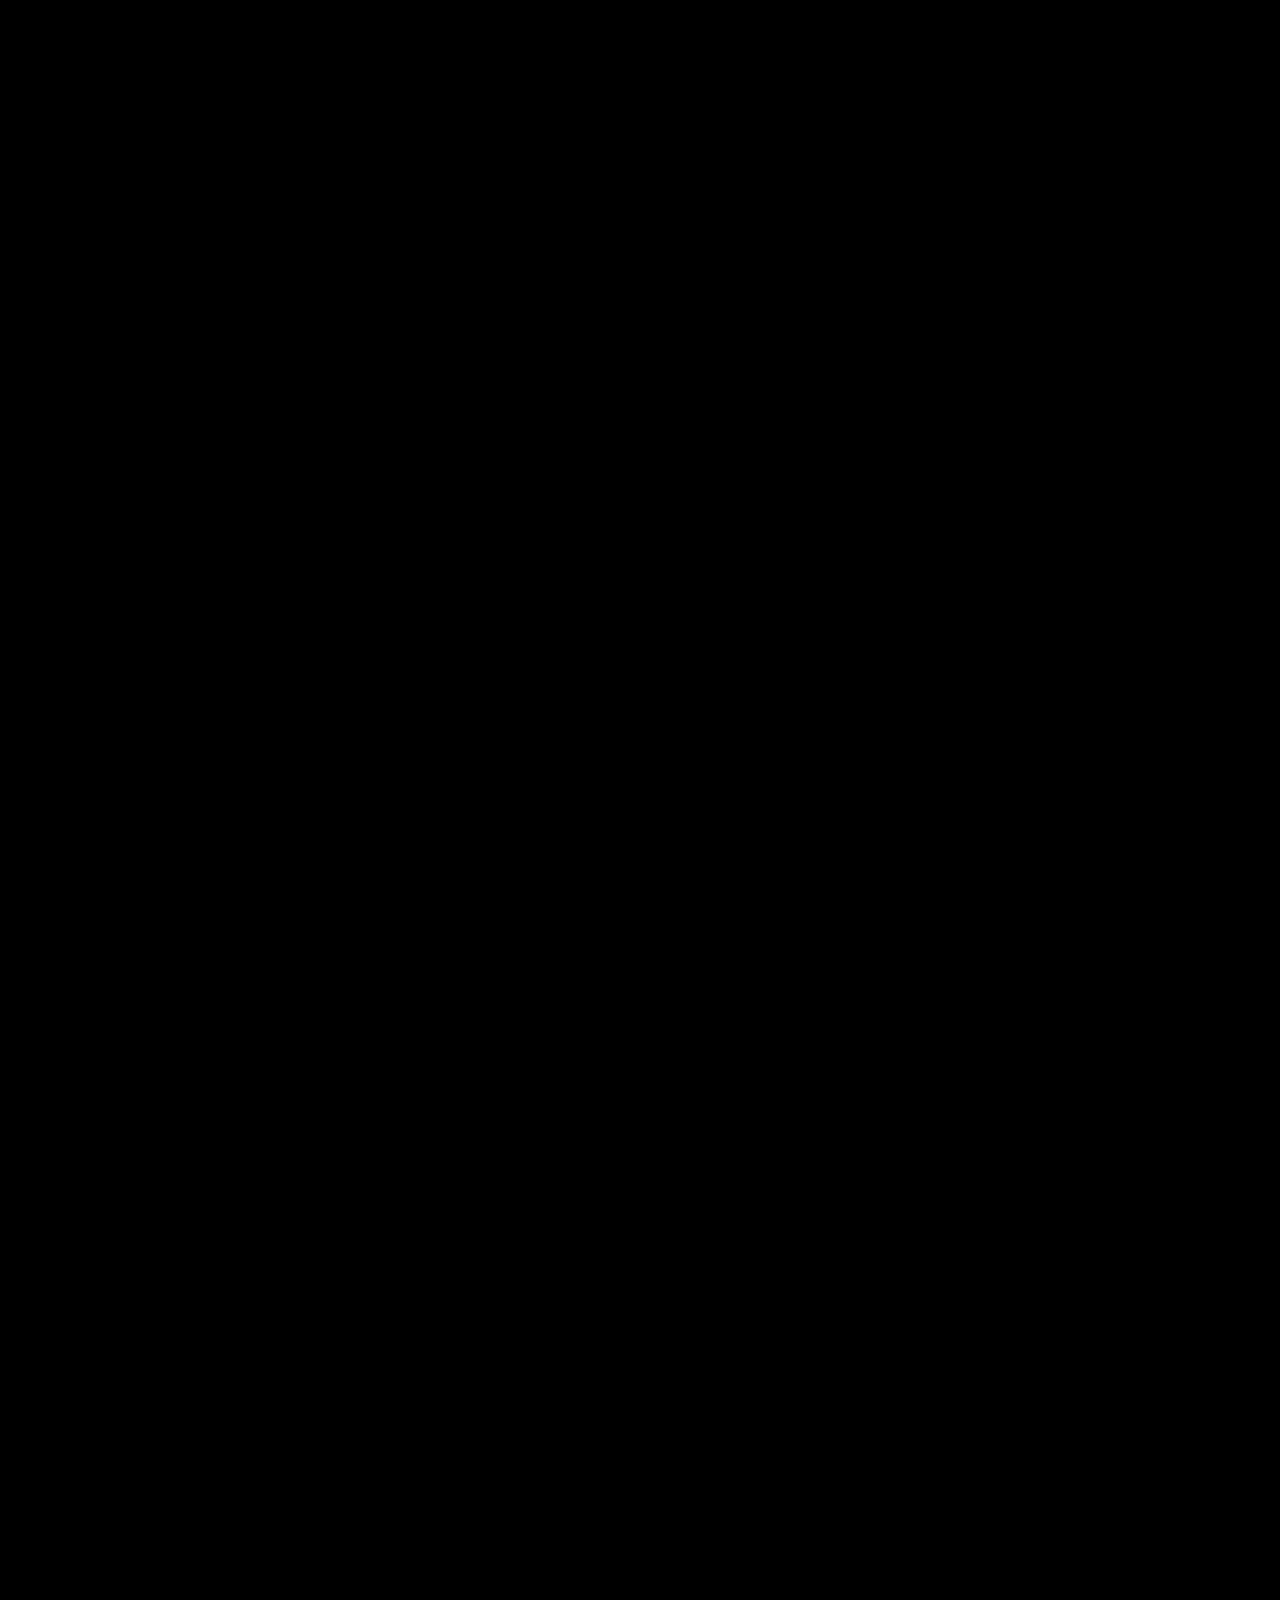
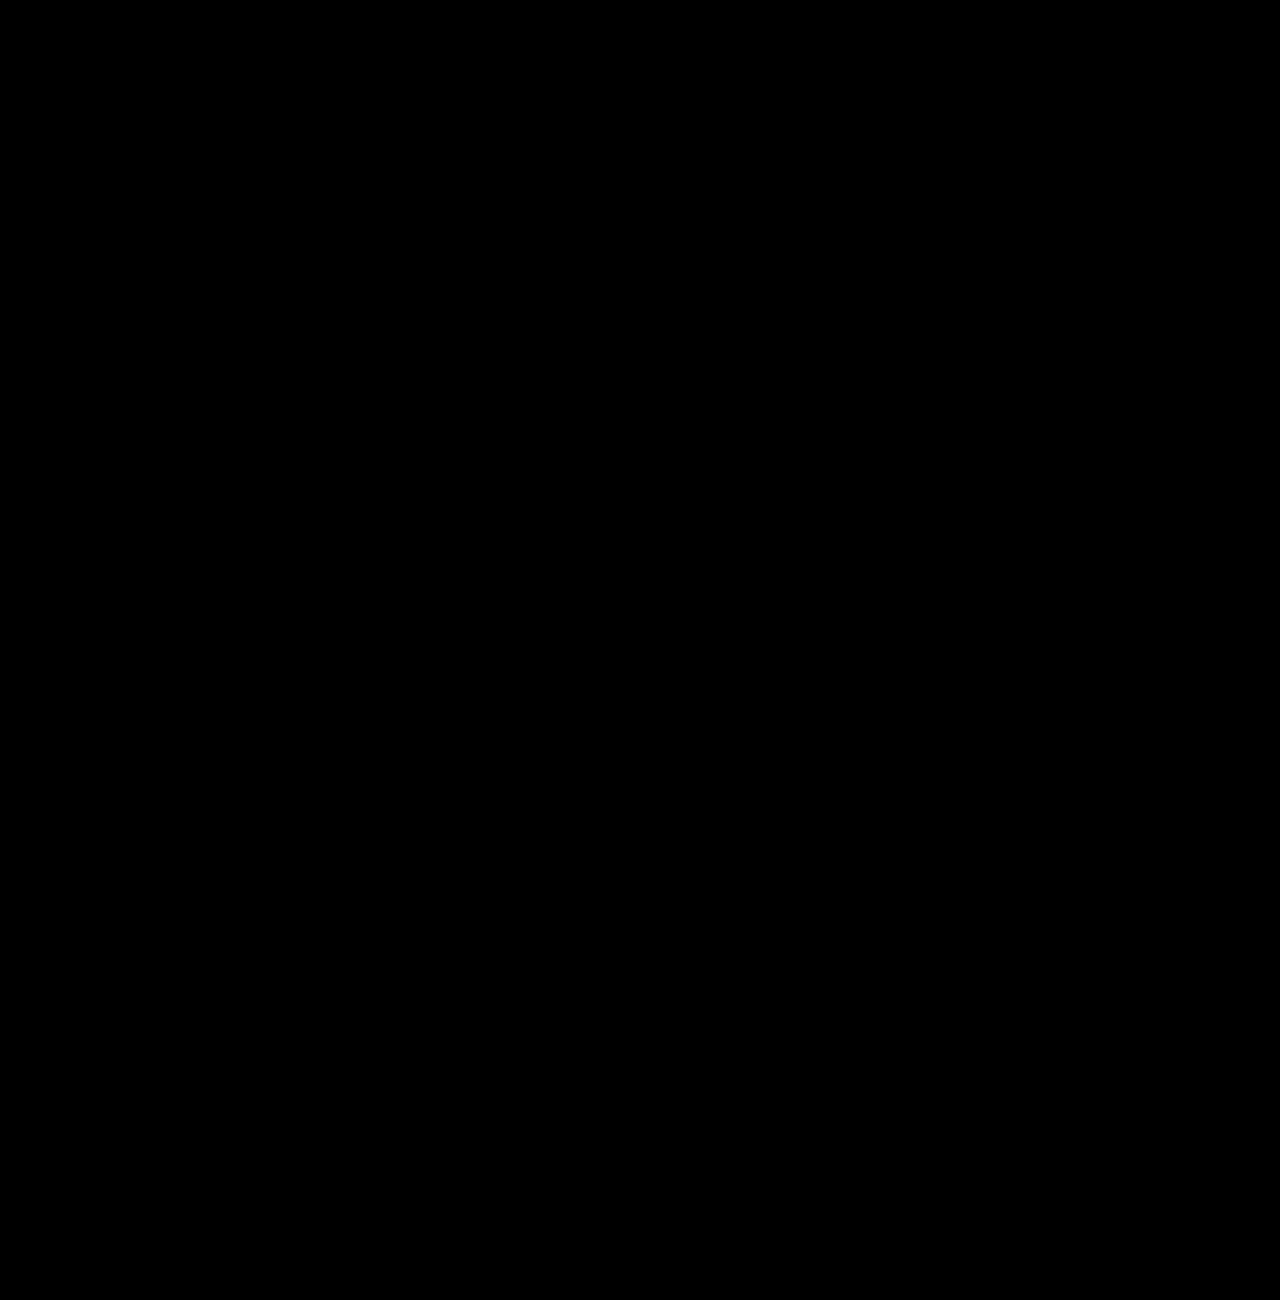
==== commit 155e266e: "20190209" ====
--- a/index.html
+++ b/index.html
@@ -63,19 +63,19 @@
 			<div class="interval">
 				<ul>
 					<li class="interval1"></li>
-					<li class="interval2"></li>
+					<li class="interval2"><div class="main-cmt"><img src="images/main/visual/PD_white.png" alt="president's day sales event"></div></li>
 					<li class="interval3"></li>
 					<li class="interval4"></li>
 				</ul>
 			</div>
 		</div>
 		<div class="section pages" id="page3" data-anchor="3st">
-			<div class="main-cmt"><img src="images/main/visual/MT_white.png" alt=""> </div>
+			<div class="main-cmt"><img src="images/main/visual/MT_white.png" alt="motortrned suv of this year"> </div>
 		</div>
 		<div class="section pages" id="page4" data-anchor="4st">
 			<div class="main-cmt">
 				<p>NOW MAKE IT YOURS</p>
-				<p><img src="images/main/visual/SSN-Logo.png" alt=""></p>
+				<p><img src="images/main/visual/SSN-Logo.png" alt="now make it yours"></p>
 			</div>
 		</div>
 		<div class="section pages" id="page5" data-anchor="5st">
--- a/css/common.css
+++ b/css/common.css
@@ -8,12 +8,12 @@
 #nav{width: 100%;position: absolute;z-index: 1;}
 #nav ul{float: right;margin-right: 90px;width: 400px;}
 #nav ul:after{content: '';display: block;clear: both;}
-#nav ul li{float: left;color: #fff;width: 20%;transition: .4s;font-size: 1.3em;text-shadow: 1px 1px 1px #292929;background: url(../images/main/common/text-bg.png) 	-100px center no-repeat;}
+#nav ul li{float: left;color: #fff;width: 20%;transition: .4s;font-size: 1.3em;text-shadow: 1px 1px 1px #292929;background: url(../images/main/common/text-bg.png) 	-100px center no-repeat;height: 100px;padding-top: 24px;}
 #nav ul li.active{font-weight: bold;color: #fff;background: url(../images/main/common/text-bg.png) center no-repeat;}
-#nav ul li a{display: block;width: 100%;text-align: center;line-height: 73px;}
+#nav ul li a{display: block;width: 100%;text-align: center;line-height: 50px;}
 
-.sidemenu{display: block;text-indent: -99999px;background: url(../images/main/common/menu.png) 0 0 no-repeat;width: 27px;height: 27px;position: absolute;top: 25px; right: 40px;background-size: 100%;z-index: 4;}
-.sidemenu.on{display: block;text-indent: -99999px;background: url(../images/main/common/menu-close.png) 0 0 no-repeat;width: 27px;height: 27px;position: absolute;top: 25px; right: 40px;background-size: 100%;z-index: 4;}
+.sidemenu{display: block;text-indent: -99999px;background: url(../images/main/common/menu.png) 0 0 no-repeat;width: 27px;height: 27px;position: absolute;top: 36px; right: 40px;background-size: 100%;z-index: 4;}
+.sidemenu.on{display: block;text-indent: -99999px;background: url(../images/main/common/menu-close.png) 0 0 no-repeat;width: 27px;height: 27px;position: absolute;top: 36px; right: 40px;background-size: 100%;z-index: 4;}
 #side-nav{display: none;position: absolute;top: 0;right: 0;padding-top: 25px;z-index: 3;color: #fff;width: 430px;height: 100%;	background: #000;}
 #side-nav .side-nav-inner-wrap{position: absolute;top: 80px;line-height: 45px;width: 100%;}
 #side-nav h2{padding-left: 40px;cursor: pointer;position: relative;}
@@ -23,6 +23,7 @@
 #side-nav ul li:hover{background-color: #fff;color: #000;font-weight: bold;	}
 
 
-@media (max-width: 600px) {
+@media (max-width: 650px) {
 	#side-nav{width: 100%;}
+	#nav{display: none;}
 }--- a/css/main.css
+++ b/css/main.css
@@ -1,4 +1,5 @@
 @charset "utf-8";
+body{background-color: #000;}
 #fullpage{width: 100%;height: 100%;}
 .pages{width: 100%;height: 100%;background-repeat: no-repeat;background-position: center top;background-size: cover;}
 .video-wrap{position: relative;width: 100%;height: 100%;overflow: hidden;}
@@ -7,23 +8,34 @@
 .bg-dim p{position: absolute;top: 52%;left: 48%;color: #fff;font-weight: bold;font-size: 20px;}
 	.interval{width: 100%;height: 100%;}
 	.interval ul{width: 100%;height: 100%;}
-	.interval ul li{width: 100%;height: 100%;}
-	.interval ul li.interval1{background: url(../images/main/visual/jeep-main-img-1-1.jpg) center no-repeat;display: none;}
-	.interval ul li.interval2{background: url(../images/main/visual/jeep-main-img-1-2.jpg) top no-repeat;display: none;}
-	.interval ul li.interval3{background: url(../images/main/visual/jeep-main-img-1-3.jpg) center no-repeat;display: none;}
-	.interval ul li.interval4{background: url(../images/main/visual/jeep-main-img-1-4.jpg) center no-repeat;display: none;}
-#page3{background: url(../images/main/visual/jeep-main-img-2.jpg) center no-repeat;position: relative;}
+	.interval ul li{width: 100%;height: 100%;position: relative;}
+	.interval ul li.interval1{background: url(../images/main/visual/jeep-main-img-1-1.jpg) center no-repeat;background-size: 100%; display: none;}
+	.interval ul li.interval2{background: url(../images/main/visual/jeep-main-img-1-2.jpg) top no-repeat;background-size: 100%;display: none;}
+	.interval ul li.interval2 .main-cmt{position: absolute;transform: translate(-50%,-50%);top: 21%;left: 53%;}
+	.interval ul li.interval3{background: url(../images/main/visual/jeep-main-img-1-3.jpg) center no-repeat;background-size: 100%;display: none;}
+	.interval ul li.interval4{background: url(../images/main/visual/jeep-main-img-1-4.jpg) center no-repeat;background-size: 100%;display: none;}
+#page3{background: url(../images/main/visual/jeep-main-img-2.jpg) center no-repeat;background-size: 100%;position: relative;}
 #page3 .main-cmt{position: absolute;top: 23%;right: 10%;}
 #page3 .main-cmt img{width: 340px;}
 #page4 .main-cmt{position: absolute;top: 25%;left: 15%;  color: #F0F0F2;font-weight: bold;text-align: center;width: 375px;}
 #page4 .main-cmt img{width: 100%;}
 #page4 .main-cmt p:first-child{margin-bottom: 12px;font-size: 35px;}
-#page4{background: url(../images/main/visual/jeep-main-img-3.jpg) center no-repeat;}
-.slide:nth-child(1){background: url(../images/main/visual/jeep-main-img-11.jpg) center no-repeat;}
-.slide:nth-child(2){background: url(../images/main/visual/jeep-main-img-12.jpg) center no-repeat;}
-.slide:nth-child(3){background: url(../images/main/visual/jeep-main-img-13.jpg) center no-repeat;}
-.slide:nth-child(4){background: url(../images/main/visual/jeep-main-img-14.jpg) center no-repeat;}
-.slide:nth-child(5){background: url(../images/main/visual/jeep-main-img-15.jpg) center no-repeat;}
+#page4{background: url(../images/main/visual/jeep-main-img-3.jpg) center no-repeat;background-size: 100%;}
+.slide:nth-child(1){background: url(../images/main/visual/jeep-main-img-11.jpg) center no-repeat;background-size: 100%;}
+.slide:nth-child(2){background: url(../images/main/visual/jeep-main-img-12.jpg) center no-repeat;background-size: 100%;}
+.slide:nth-child(3){background: url(../images/main/visual/jeep-main-img-13.jpg) center no-repeat;background-size: 100%;}
+.slide:nth-child(4){background: url(../images/main/visual/jeep-main-img-14.jpg) center no-repeat;background-size: 100%;}
+.slide:nth-child(5){background: url(../images/main/visual/jeep-main-img-15.jpg) center no-repeat;background-size: 100%;}
 .fp-controlArrow.fp-prev,.fp-controlArrow.fp-next{border: none;width: 37px !important;height: 64px;}
 .fp-controlArrow.fp-prev{background: url(../images/main/common/prev-next.png) left 0 no-repeat;}
 .fp-controlArrow.fp-next{background: url(../images/main/common/prev-next.png) right 0 no-repeat;}
+
+@media (max-width: 1100px) {
+	.bg-dim{background-position: 35% 52%;}
+	.bg-dim p{left: 45%;}
+}
+@media (max-width: 650px) {
+	.bg-dim{background-position: 25% 52%;}
+	.bg-dim p{left: 38%;}
+
+}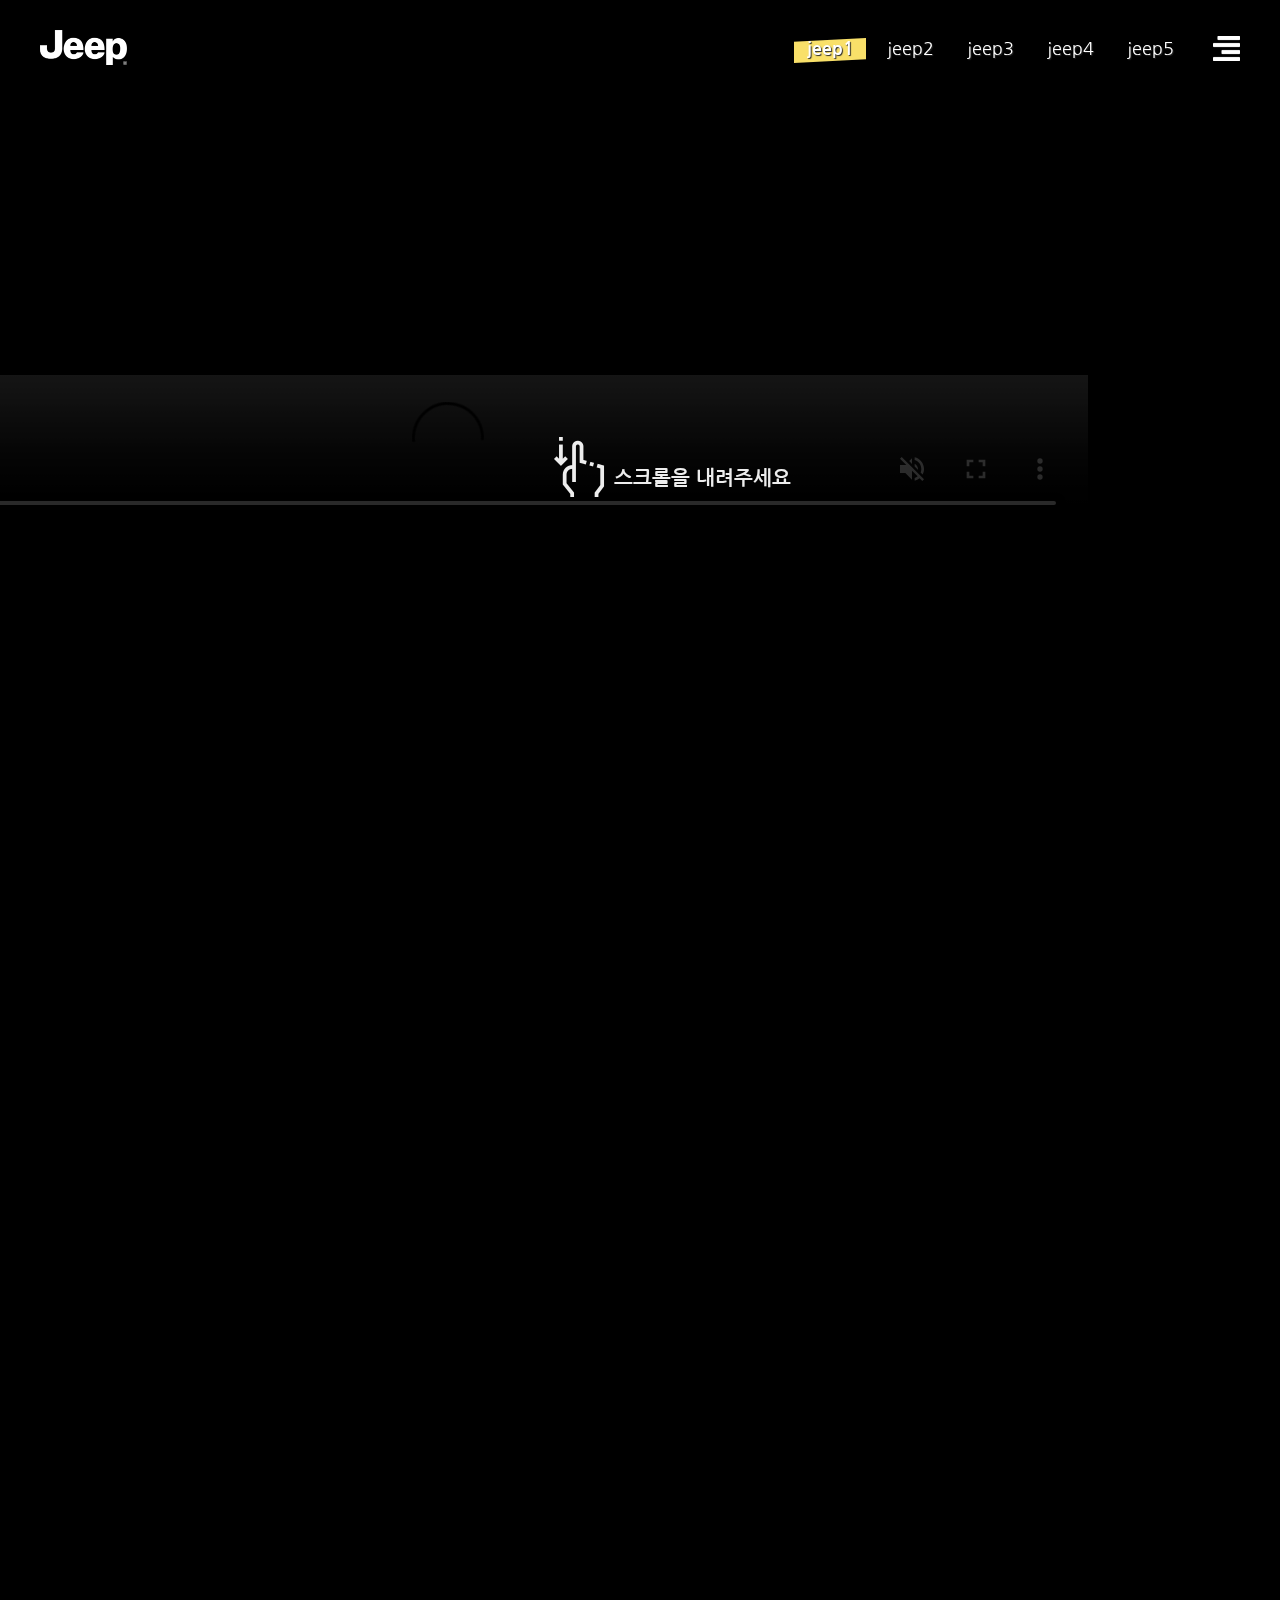
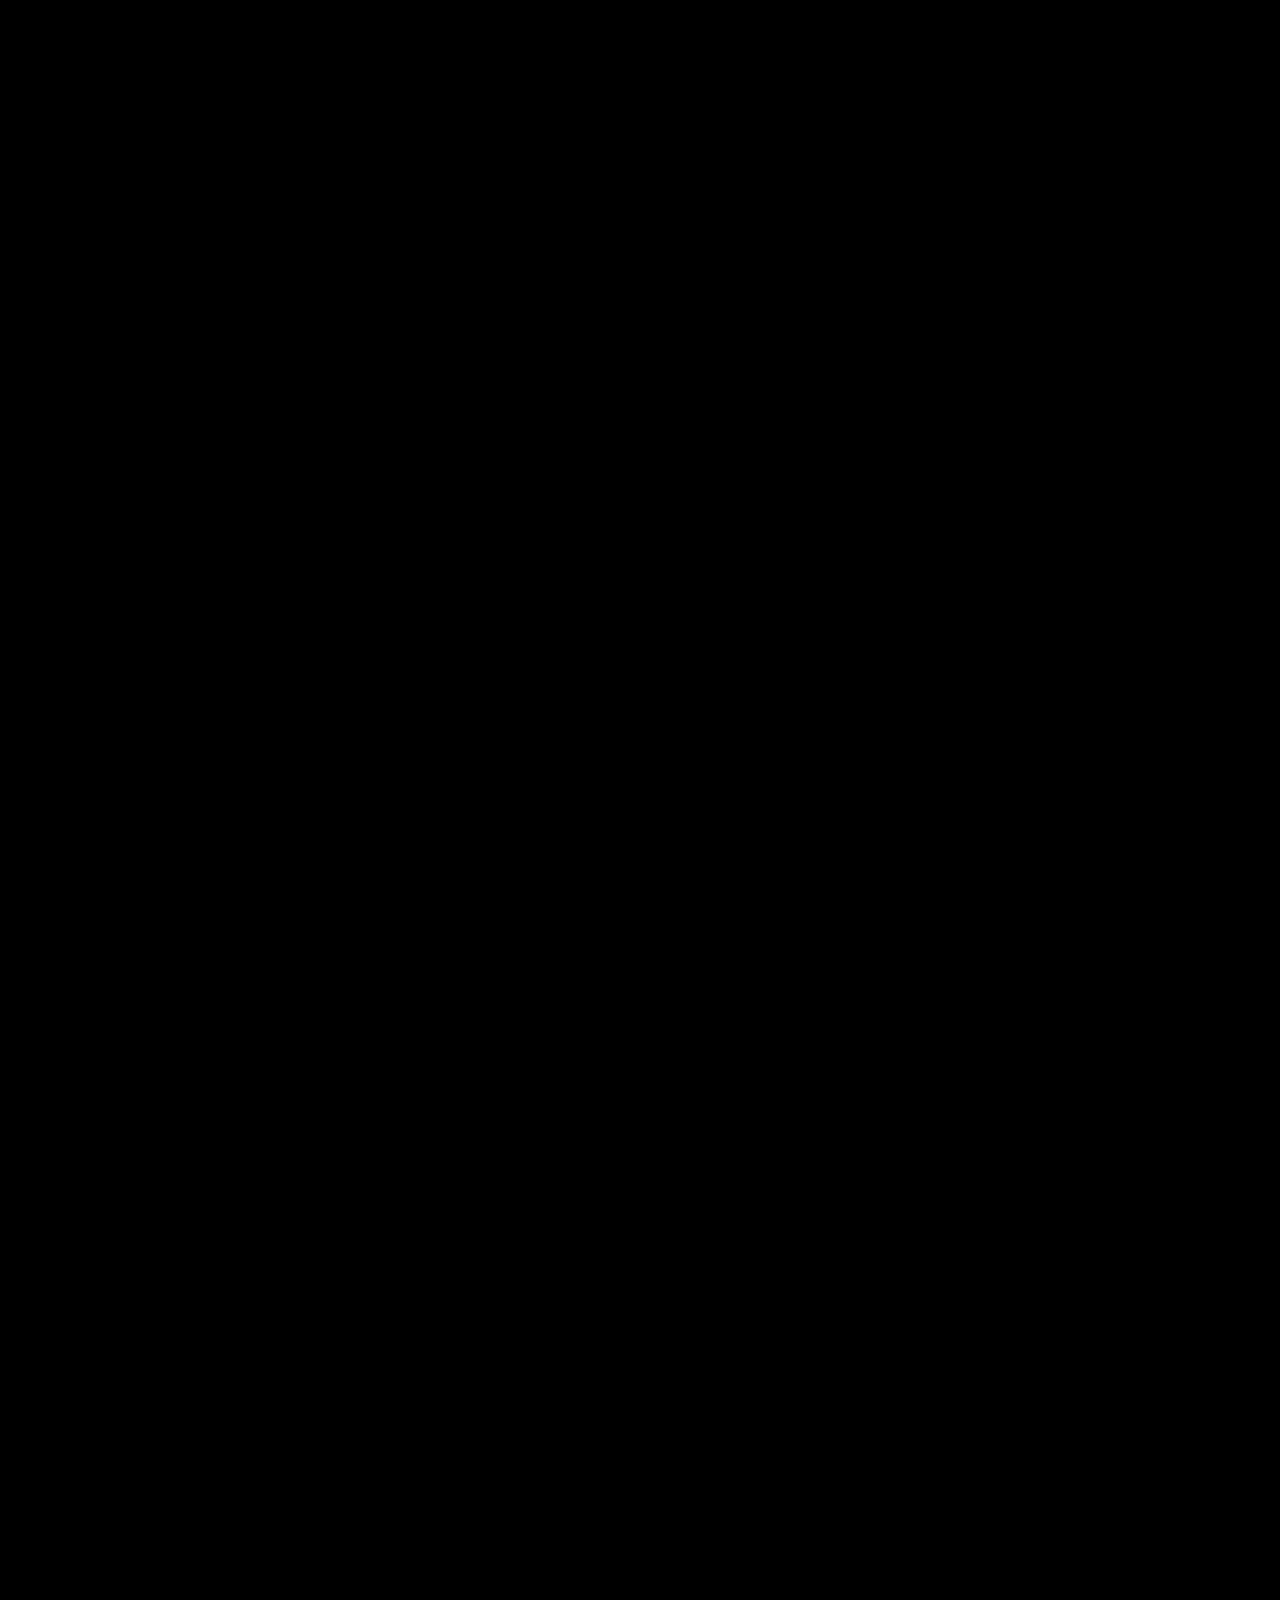
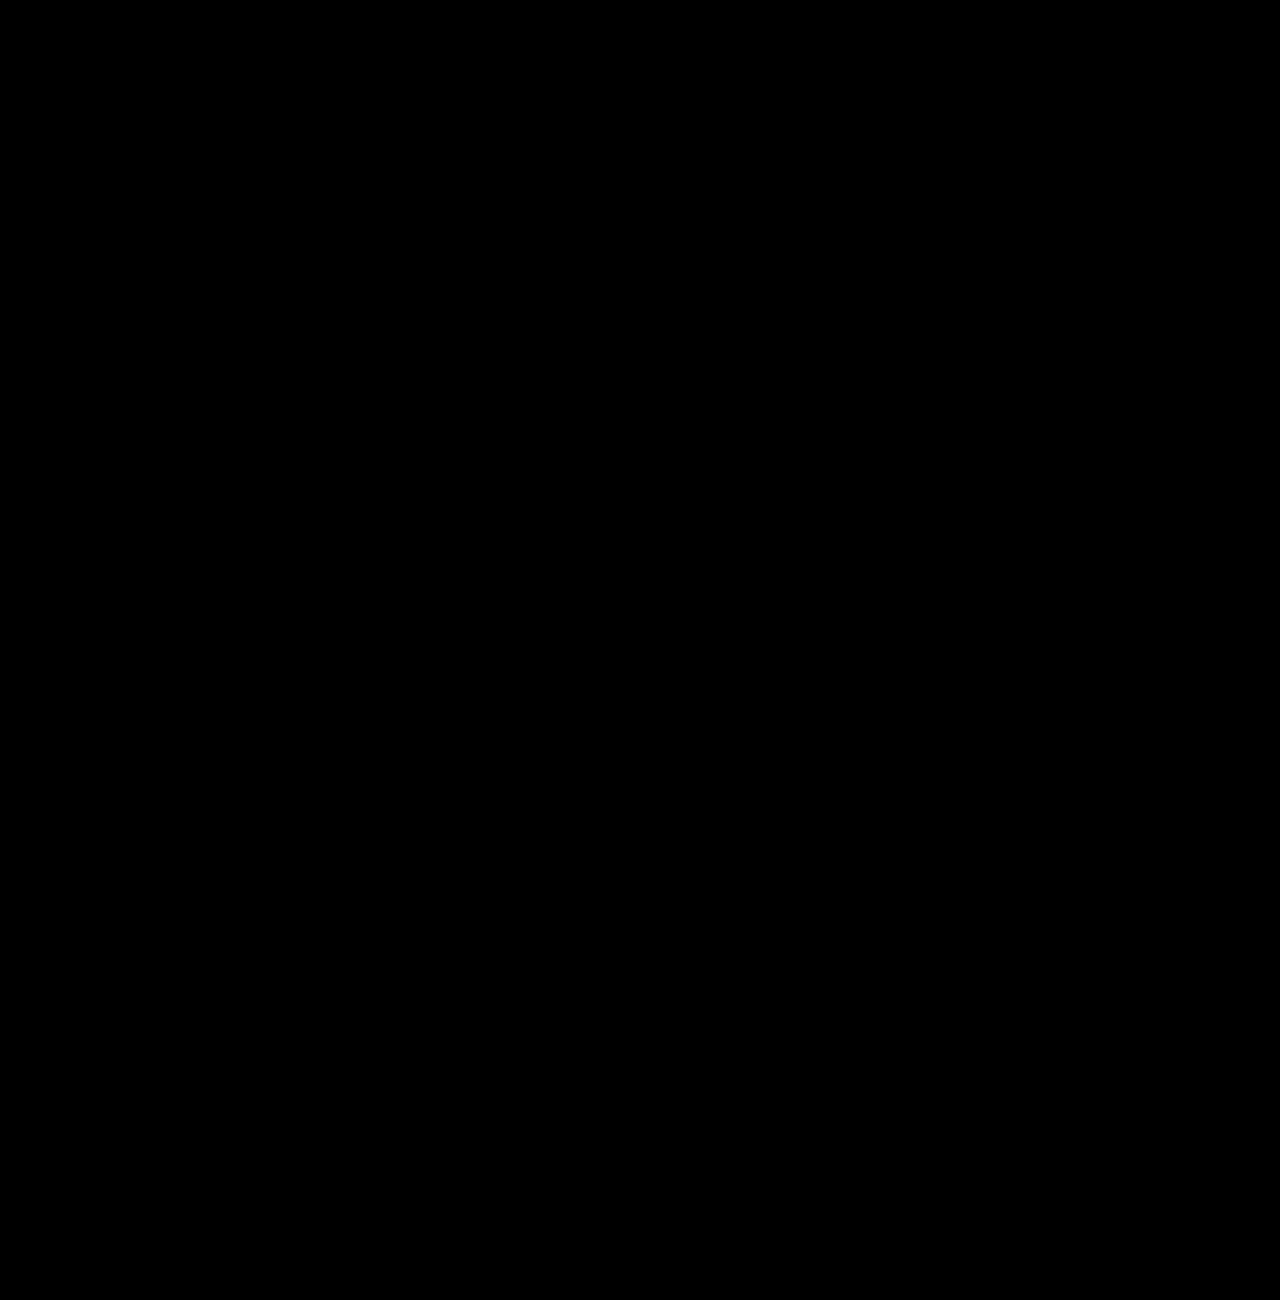
==== commit f89c7844: "20190211" ====
--- a/index.html
+++ b/index.html
@@ -84,6 +84,8 @@
 			<div class="slide"></div>
 			<div class="slide"></div>
 			<div class="slide"></div>
+			<div class="slide"></div>
+			<div class="slide"></div>
 		</div>
 	</div>
 </body>
--- a/css/main.css
+++ b/css/main.css
@@ -9,11 +9,11 @@
 	.interval{width: 100%;height: 100%;}
 	.interval ul{width: 100%;height: 100%;}
 	.interval ul li{width: 100%;height: 100%;position: relative;}
-	.interval ul li.interval1{background: url(../images/main/visual/jeep-main-img-1-1.jpg) center no-repeat;background-size: 100%; display: none;}
-	.interval ul li.interval2{background: url(../images/main/visual/jeep-main-img-1-2.jpg) top no-repeat;background-size: 100%;display: none;}
+	.interval ul li.interval1{background: url(../images/main/visual/jeep-visual-1.jpg) center no-repeat;background-size: cover; display: none;}
+	.interval ul li.interval2{background: url(../images/main/visual/jeep-visual-2.jpg) center no-repeat;background-size: cover;display: none;}
 	.interval ul li.interval2 .main-cmt{position: absolute;transform: translate(-50%,-50%);top: 21%;left: 53%;}
-	.interval ul li.interval3{background: url(../images/main/visual/jeep-main-img-1-3.jpg) center no-repeat;background-size: 100%;display: none;}
-	.interval ul li.interval4{background: url(../images/main/visual/jeep-main-img-1-4.jpg) center no-repeat;background-size: 100%;display: none;}
+	.interval ul li.interval3{background: url(../images/main/visual/jeep-visual-3.jpg) center no-repeat;background-size: cover;display: none;}
+	.interval ul li.interval4{background: url(../images/main/visual/jeep-visual-4.jpg) center no-repeat;background-size: cover;display: none;}
 #page3{background: url(../images/main/visual/jeep-main-img-2.jpg) center no-repeat;background-size: 100%;position: relative;}
 #page3 .main-cmt{position: absolute;top: 23%;right: 10%;}
 #page3 .main-cmt img{width: 340px;}
@@ -21,11 +21,13 @@
 #page4 .main-cmt img{width: 100%;}
 #page4 .main-cmt p:first-child{margin-bottom: 12px;font-size: 35px;}
 #page4{background: url(../images/main/visual/jeep-main-img-3.jpg) center no-repeat;background-size: 100%;}
-.slide:nth-child(1){background: url(../images/main/visual/jeep-main-img-11.jpg) center no-repeat;background-size: 100%;}
-.slide:nth-child(2){background: url(../images/main/visual/jeep-main-img-12.jpg) center no-repeat;background-size: 100%;}
-.slide:nth-child(3){background: url(../images/main/visual/jeep-main-img-13.jpg) center no-repeat;background-size: 100%;}
-.slide:nth-child(4){background: url(../images/main/visual/jeep-main-img-14.jpg) center no-repeat;background-size: 100%;}
-.slide:nth-child(5){background: url(../images/main/visual/jeep-main-img-15.jpg) center no-repeat;background-size: 100%;}
+.slide:nth-child(1){background: url(../images/main/visual/jeep-main-1.jpg) center no-repeat;background-size: cover;}
+.slide:nth-child(2){background: url(../images/main/visual/jeep-main-2.jpg) center no-repeat;background-size: cover;}
+.slide:nth-child(3){background: url(../images/main/visual/jeep-main-3.jpg) center no-repeat;background-size: cover;}
+.slide:nth-child(4){background: url(../images/main/visual/jeep-main-4.jpg) center no-repeat;background-size: cover;}
+.slide:nth-child(5){background: url(../images/main/visual/jeep-main-5.jpg) center no-repeat;background-size: cover;}
+.slide:nth-child(6){background: url(../images/main/visual/jeep-main-6.jpg) center no-repeat;background-size: cover;}
+.slide:nth-child(7){background: url(../images/main/visual/jeep-main-7.jpg) center no-repeat;background-size: cover;}
 .fp-controlArrow.fp-prev,.fp-controlArrow.fp-next{border: none;width: 37px !important;height: 64px;}
 .fp-controlArrow.fp-prev{background: url(../images/main/common/prev-next.png) left 0 no-repeat;}
 .fp-controlArrow.fp-next{background: url(../images/main/common/prev-next.png) right 0 no-repeat;}
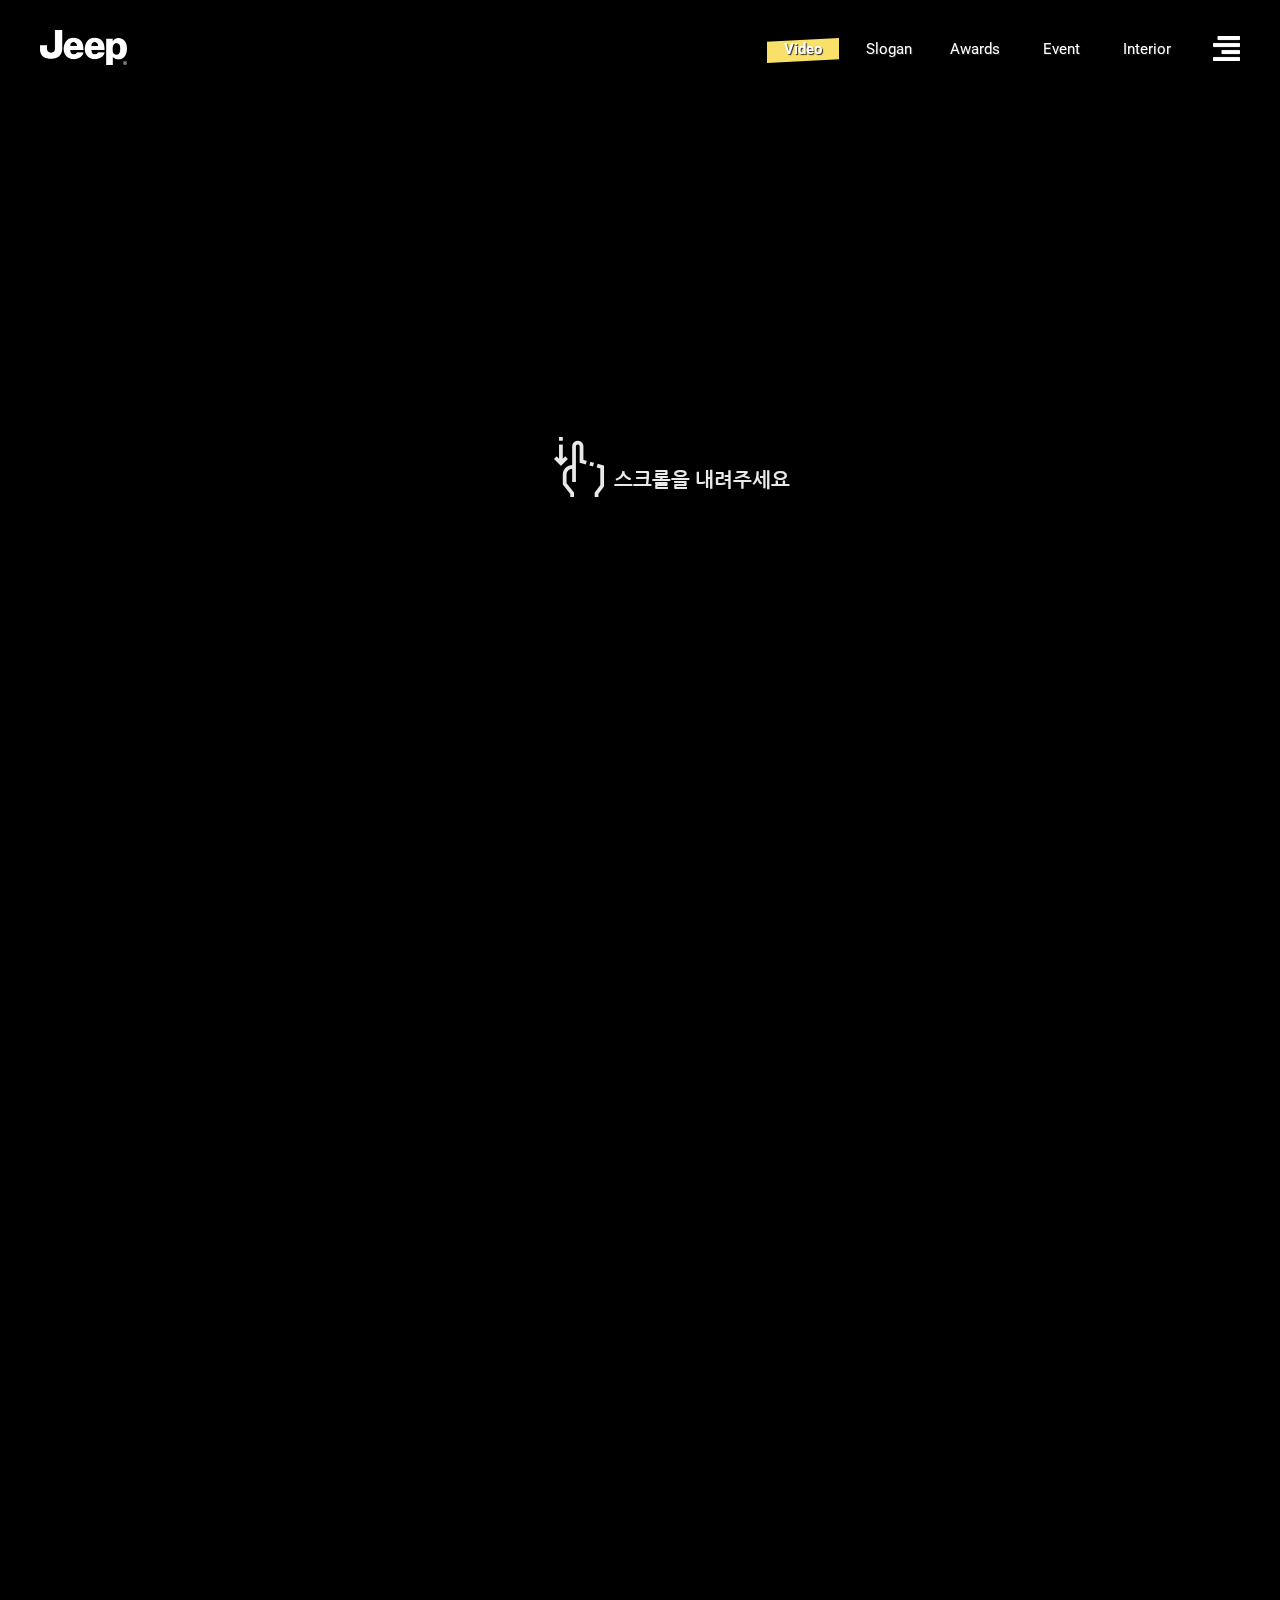
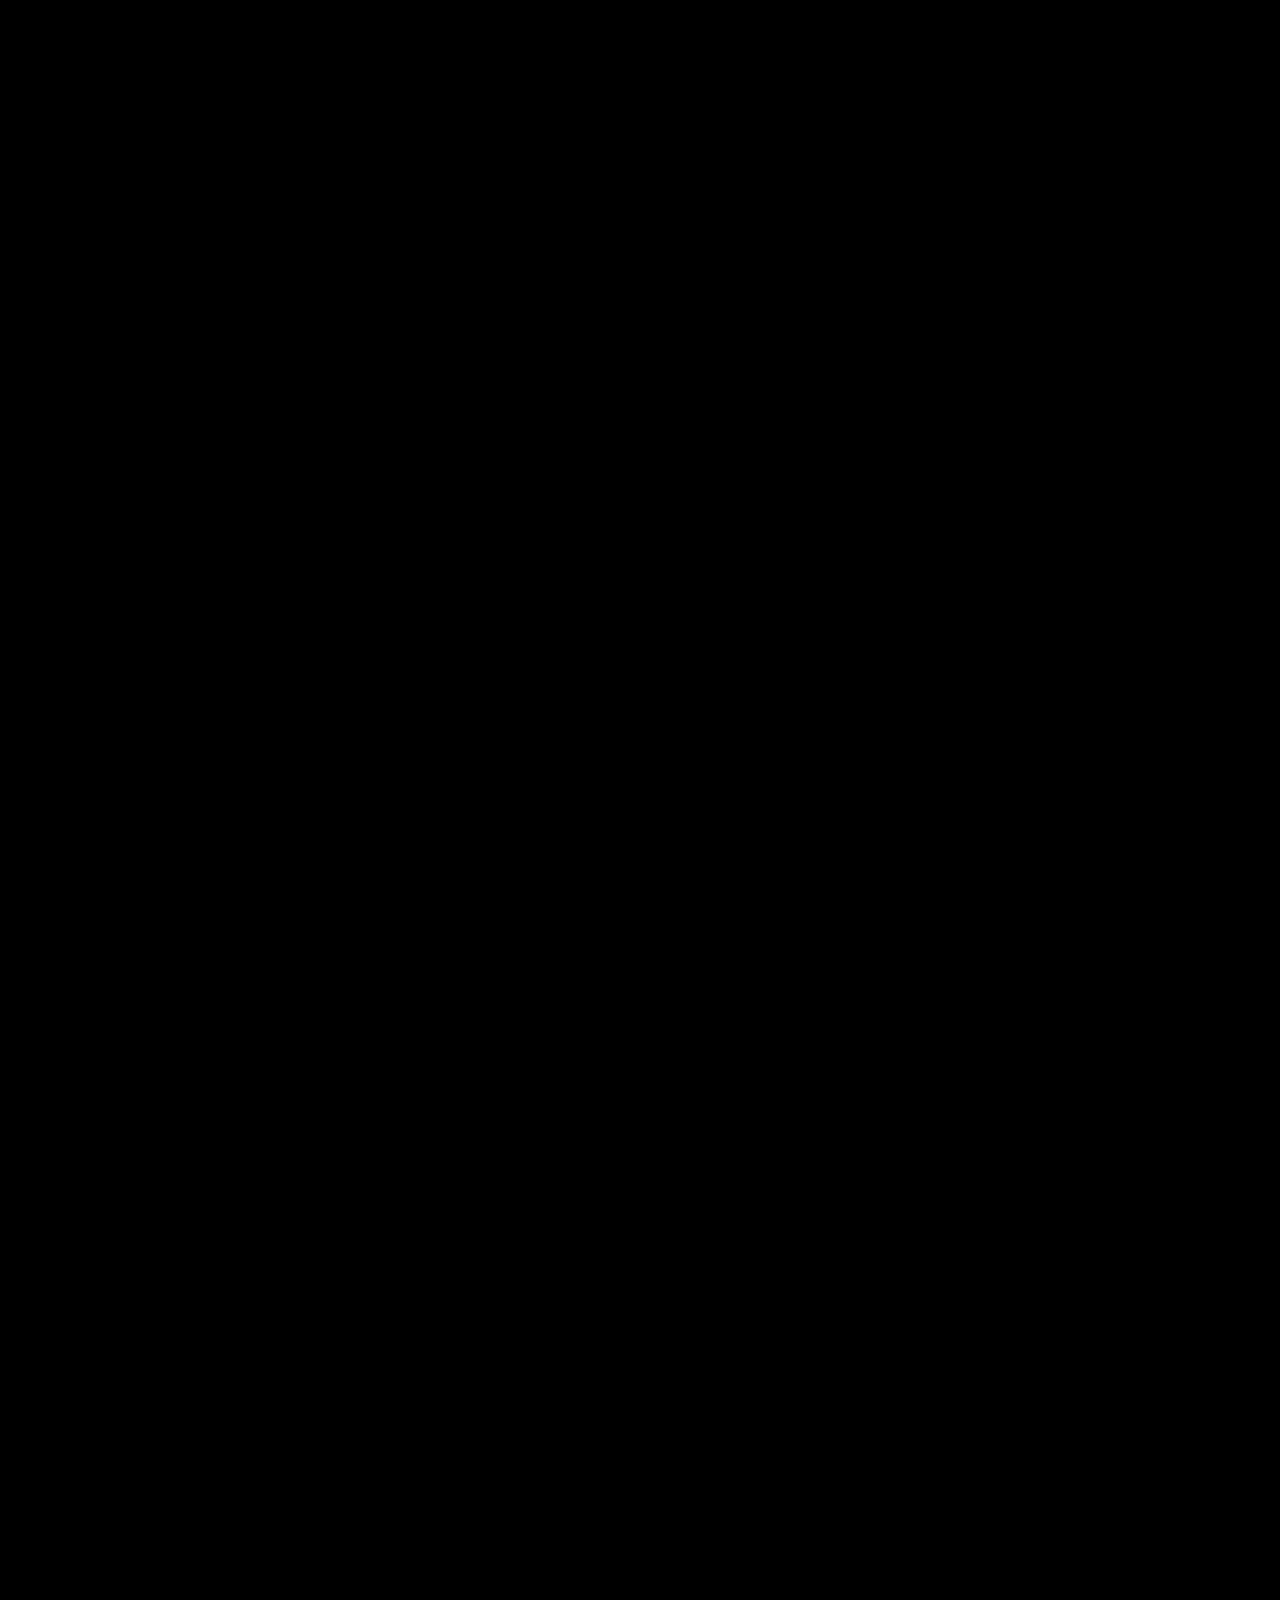
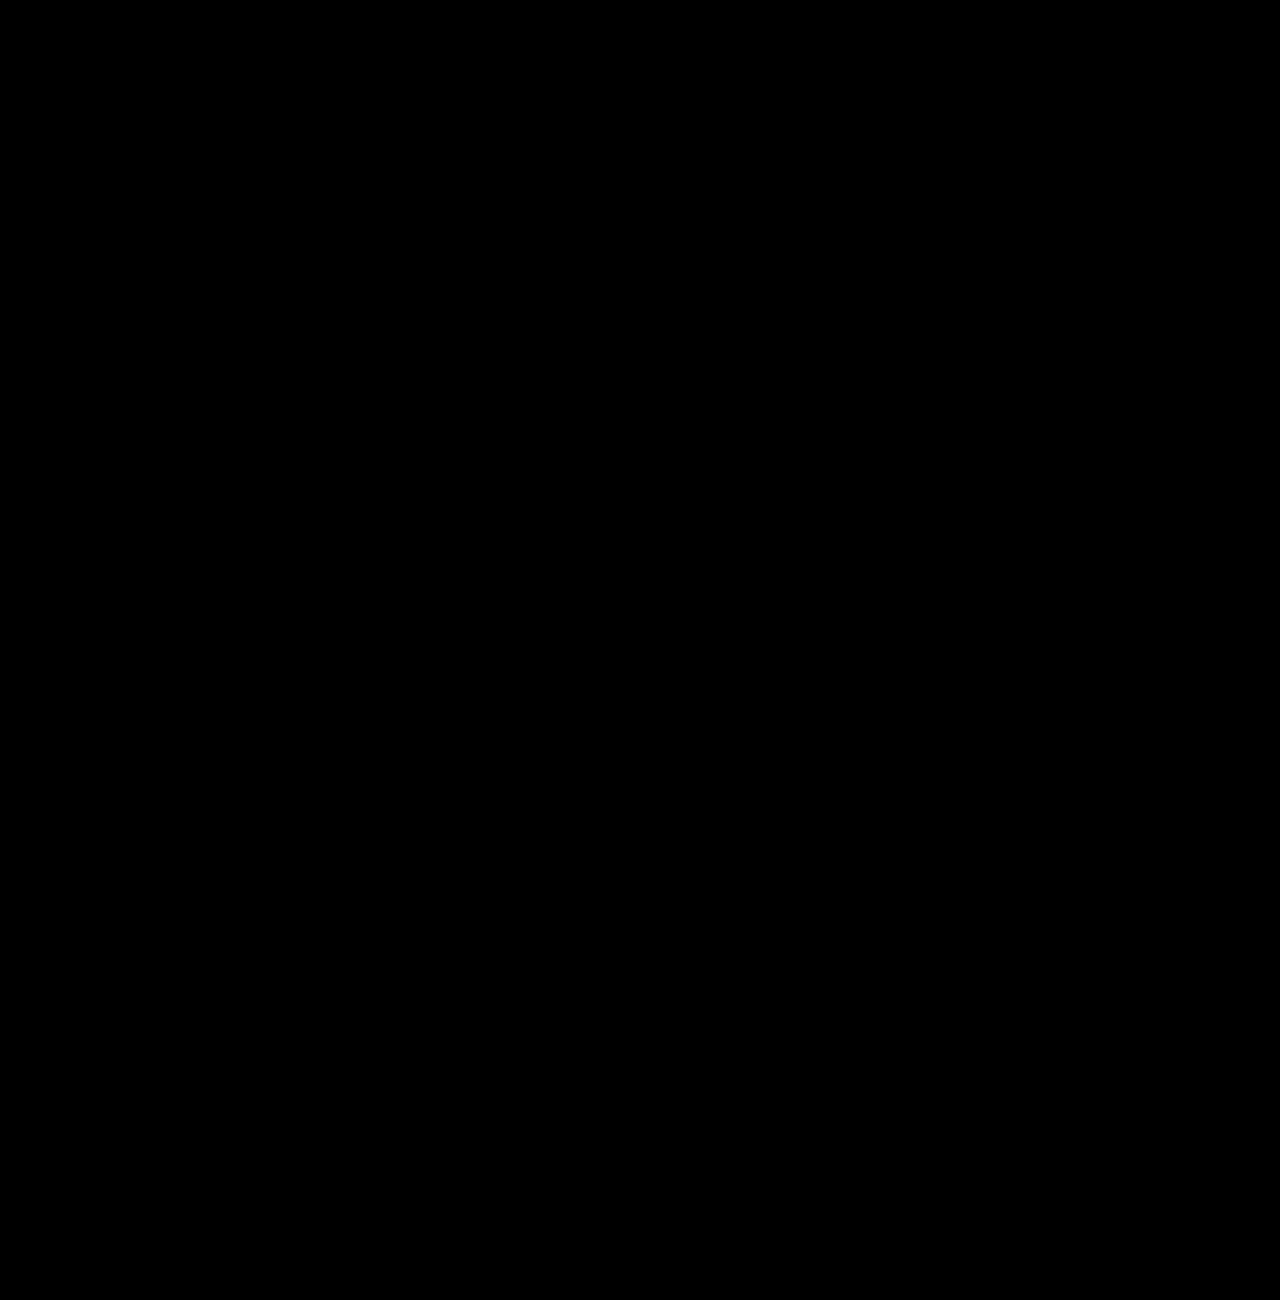
==== commit bc6bd5dd: "20190213" ====
--- a/index.html
+++ b/index.html
@@ -5,12 +5,14 @@
 	<meta name="viewport" content="width=device-width, user-scalable=no, initial-scale=1.0, maximum-scale=1.0, minimum-scale=1.0">
 	<title>Jeep</title>
 	<link href="https://fonts.googleapis.com/css?family=Nanum+Gothic" rel="stylesheet">
+	<link href="https://fonts.googleapis.com/css?family=Roboto" rel="stylesheet">
 	<link rel="stylesheet" href="css/common.css">
 	<link rel="stylesheet" href="css/main.css">
 	<link rel="stylesheet" href="css/fullpage.css">
 	<link rel="stylesheet" href="css/animate.css">
 	<script src="js/jquery-3.3.1.min.js"></script>
 	<script src="js/jquery.fullPage.js"></script>
+	<script src="js/jquery.vide.js"></script>
 	<script src="js/main.js"></script>
 	<script src="js/sub.js"></script>
 	
@@ -19,11 +21,11 @@
 	<h1><a href="index.html">jeep</a></h1>
 	<nav id="nav">
 		<ul id="menu">
-			<li data-menuanchor="1st"><a href="#1st">jeep1</a></li>
-			<li data-menuanchor="2st"><a href="#2st">jeep2</a></li>
-			<li data-menuanchor="3st"><a href="#3st">jeep3</a></li>
-			<li data-menuanchor="4st"><a href="#4st">jeep4</a></li>
-			<li data-menuanchor="5st"><a href="#5st">jeep5</a></li>
+			<li data-menuanchor="1st"><a href="#1st">Video</a></li>
+			<li data-menuanchor="2st"><a href="#2st">Slogan</a></li>
+			<li data-menuanchor="3st"><a href="#3st">Awards</a></li>
+			<li data-menuanchor="4st"><a href="#4st">Event</a></li>
+			<li data-menuanchor="5st"><a href="#5st">Interior</a></li>
 		</ul>
 	</nav>
 	<a href="#" class="sidemenu">menu</a>
@@ -56,21 +58,41 @@
 		<div class="section pages" id="page1" data-anchor="1st">
 			<div class="bg-dim"><p>스크롤을 내려주세요</p></div>
 			<div class="video-wrap">
-				<video class="main-video" autoplay controls muted loop style="width: 100%;"><source src="images/main/visual/jeep.mp4"></video>
+<!-- 				<video class="main-video" autoplay controls muted loop style="width: 100%;"><source src="images/main/visual/jeep.mp4"></video> -->
 			</div>
 		</div>
 		<div class="section pages" id="page2" data-anchor="2st">
 			<div class="interval">
 				<ul>
-					<li class="interval1"></li>
-					<li class="interval2"><div class="main-cmt"><img src="images/main/visual/PD_white.png" alt="president's day sales event"></div></li>
-					<li class="interval3"></li>
-					<li class="interval4"></li>
+					<li class="interval1">
+						<div class="main-cmt main-cmt-1 animated fadeIn">
+							<p>Life is simple</p>
+							<p>Sleep, Eat and <strong>Jeep</strong></p>
+						</div>
+					</li>
+					<li class="interval2">
+						<div class="main-cmt main-cmt-2">
+							<p>sure you can go fast,</p>
+							<p>but I can go anywhere.</p>
+						</div>
+					</li>
+					<li class="interval3">
+						<div class="main-cmt main-cmt-3">
+							<p>WHERE THERE'S A <strong>JEEP</strong></p>
+							<p>THERE'S A ROAD</p>
+						</div>
+					</li>
+					<li class="interval4">
+						<div class="main-cmt main-cmt-4">
+							<p>Where the road ends,</p>
+							<p>the fun begins</p>
+						</div>
+					</li>
 				</ul>
 			</div>
 		</div>
 		<div class="section pages" id="page3" data-anchor="3st">
-			<div class="main-cmt"><img src="images/main/visual/MT_white.png" alt="motortrned suv of this year"> </div>
+			<div class="main-cmt"><img src="images/main/visual/MT_white.png" alt="motortrned suv of this year"></div>
 		</div>
 		<div class="section pages" id="page4" data-anchor="4st">
 			<div class="main-cmt">
--- a/css/common.css
+++ b/css/common.css
@@ -2,13 +2,13 @@
 @import url(reset.css);
 @import url('https://fonts.googleapis.com/css?family=Nanum+Gothic');
 @import url('https://fonts.googleapis.com/css?family=Oswald');
-body{font-size: 14px;font-family: 'Nanum Gothic','나눔고딕', sans-serif;}
+body{font-size: 14px;font-family:  'Roboto','Nanum Gothic','나눔고딕', sans-serif;}
 h1{position: absolute;top: 30px;left: 40px;z-index: 2;}
 h1>a{display: block;text-indent: -999999px;background: url(../images/main/common/jeep-logo.png) 0 0 no-repeat;width: 87px;height: 35px;background-size: 100%;}
 #nav{width: 100%;position: absolute;z-index: 1;}
-#nav ul{float: right;margin-right: 90px;width: 400px;}
+#nav ul{float: right;margin-right: 90px;width: 430px;}
 #nav ul:after{content: '';display: block;clear: both;}
-#nav ul li{float: left;color: #fff;width: 20%;transition: .4s;font-size: 1.3em;text-shadow: 1px 1px 1px #292929;background: url(../images/main/common/text-bg.png) 	-100px center no-repeat;height: 100px;padding-top: 24px;}
+#nav ul li{float: left;color: #fff;width: 20%;transition: .4s;font-size: 1.1em;text-shadow: 1px 1px 1px #292929;background: url(../images/main/common/text-bg.png) 	-100px center no-repeat;height: 100px;padding-top: 24px;}
 #nav ul li.active{font-weight: bold;color: #fff;background: url(../images/main/common/text-bg.png) center no-repeat;}
 #nav ul li a{display: block;width: 100%;text-align: center;line-height: 50px;}
 
--- a/css/main.css
+++ b/css/main.css
@@ -2,27 +2,37 @@
 body{background-color: #000;}
 #fullpage{width: 100%;height: 100%;}
 .pages{width: 100%;height: 100%;background-repeat: no-repeat;background-position: center top;background-size: cover;}
-.video-wrap{position: relative;width: 100%;height: 100%;overflow: hidden;}
-.video-wrap .main-video{width: 130% !important;position: absolute;top: 50%;left: 50%;transform: translate(-50%,-50%);}
+.video-wrap{height: 100%;}
+/*.video-wrap{position: relative;width: 100%;height: 100%;overflow: hidden;}
+.video-wrap .main-video{width: 130% !important;position: absolute;top: 50%;left: 50%;transform: translate(-50%,-50%);}*/
 .bg-dim{display: none;width: 100%;height: 100%;position: absolute;top: 0;left: 0;background: rgba(0,0,0,.5) url(../images/main/common/scroll-white.png) 45% 52% no-repeat;z-index: 10;}
 .bg-dim p{position: absolute;top: 52%;left: 48%;color: #fff;font-weight: bold;font-size: 20px;}
 	.interval{width: 100%;height: 100%;}
-	.interval ul{width: 100%;height: 100%;}
+	.interval ul{width: 100%;height: 100%;overflow: hidden;}
 	.interval ul li{width: 100%;height: 100%;position: relative;}
-	.interval ul li.interval1{background: url(../images/main/visual/jeep-visual-1.jpg) center no-repeat;background-size: cover; display: none;}
-	.interval ul li.interval2{background: url(../images/main/visual/jeep-visual-2.jpg) center no-repeat;background-size: cover;display: none;}
-	.interval ul li.interval2 .main-cmt{position: absolute;transform: translate(-50%,-50%);top: 21%;left: 53%;}
-	.interval ul li.interval3{background: url(../images/main/visual/jeep-visual-3.jpg) center no-repeat;background-size: cover;display: none;}
-	.interval ul li.interval4{background: url(../images/main/visual/jeep-visual-4.jpg) center no-repeat;background-size: cover;display: none;}
-#page3{background: url(../images/main/visual/jeep-main-img-2.jpg) center no-repeat;background-size: 100%;position: relative;}
+	.interval ul li.interval1{background: url(../images/main/visual/jeep-visual-1.jpg) right center no-repeat;background-size: cover; display: none;}
+	.interval ul li.interval2{background: url(../images/main/visual/jeep-visual-2.jpg) right center no-repeat;background-size: cover;display: none;}
+	.interval ul li.interval3{background: url(../images/main/visual/jeep-visual-3.jpg) right center no-repeat;background-size: cover;display: none;}
+	.interval ul li.interval4{background: url(../images/main/visual/jeep-visual-4.jpg) center no-repeat;background-size: cover;display: none;pt200}
+
+	.interval .main-cmt{font-size: 50px; color: #fff;position: absolute;top: 25%;left: 20%;text-shadow: 1px 1px 3px #000;text-transform: uppercase;}
+	.interval .main-cmt-1{top: 29%;left: 10%;padding: 4.5% 2%;background: rgba(0,0,0,0.3);text-align: center;}
+	.interval .main-cmt-1 p:first-child{margin-bottom: 27px;text-decoration: underline #87251b;
+    text-underline-position: under;}
+	.interval .main-cmt-2{top: 57%;left: 12%;text-align: center;}
+	.interval .main-cmt-3{top: auto;bottom: 23%;left: 15%;}
+	.interval .main-cmt-4{position: static;text-align: center;}
+
+#page3{background: url(../images/main/visual/jeep-main-img-2.jpg) center no-repeat;background-size: cover;position: relative;}
 #page3 .main-cmt{position: absolute;top: 23%;right: 10%;}
-#page3 .main-cmt img{width: 340px;}
-#page4 .main-cmt{position: absolute;top: 25%;left: 15%;  color: #F0F0F2;font-weight: bold;text-align: center;width: 375px;}
+#page3 .main-cmt img{width: 340px;display: block;margin: 0 auto;}
+#page3 .fp-tableCell,#page4 .fp-tableCell{vertical-align: unset;}
+#page4 .main-cmt{position: absolute;top: 25%;left: 15%;  color: #F0F0F2;font-weight: bold;text-align: center;width: 375px;font-size: 35px;}
 #page4 .main-cmt img{width: 100%;}
-#page4 .main-cmt p:first-child{margin-bottom: 12px;font-size: 35px;}
-#page4{background: url(../images/main/visual/jeep-main-img-3.jpg) center no-repeat;background-size: 100%;}
+#page4 .main-cmt p:first-child{margin-bottom: 12px;}
+#page4{background: url(../images/main/visual/jeep-main-img-3.jpg) center no-repeat;background-size: cover;}
 .slide:nth-child(1){background: url(../images/main/visual/jeep-main-1.jpg) center no-repeat;background-size: cover;}
-.slide:nth-child(2){background: url(../images/main/visual/jeep-main-2.jpg) center no-repeat;background-size: cover;}
+.slide:nth-child(2){background: url(../images/main/visual/jeep-main-2.jpg) left center no-repeat;background-size: cover;}
 .slide:nth-child(3){background: url(../images/main/visual/jeep-main-3.jpg) center no-repeat;background-size: cover;}
 .slide:nth-child(4){background: url(../images/main/visual/jeep-main-4.jpg) center no-repeat;background-size: cover;}
 .slide:nth-child(5){background: url(../images/main/visual/jeep-main-5.jpg) center no-repeat;background-size: cover;}
@@ -32,6 +42,7 @@
 .fp-controlArrow.fp-prev{background: url(../images/main/common/prev-next.png) left 0 no-repeat;}
 .fp-controlArrow.fp-next{background: url(../images/main/common/prev-next.png) right 0 no-repeat;}
 
+
 @media (max-width: 1100px) {
 	.bg-dim{background-position: 35% 52%;}
 	.bg-dim p{left: 45%;}
@@ -39,5 +50,5 @@
 @media (max-width: 650px) {
 	.bg-dim{background-position: 25% 52%;}
 	.bg-dim p{left: 38%;}
-
+	.interval .main-cmt{font-size: 27px;}
 }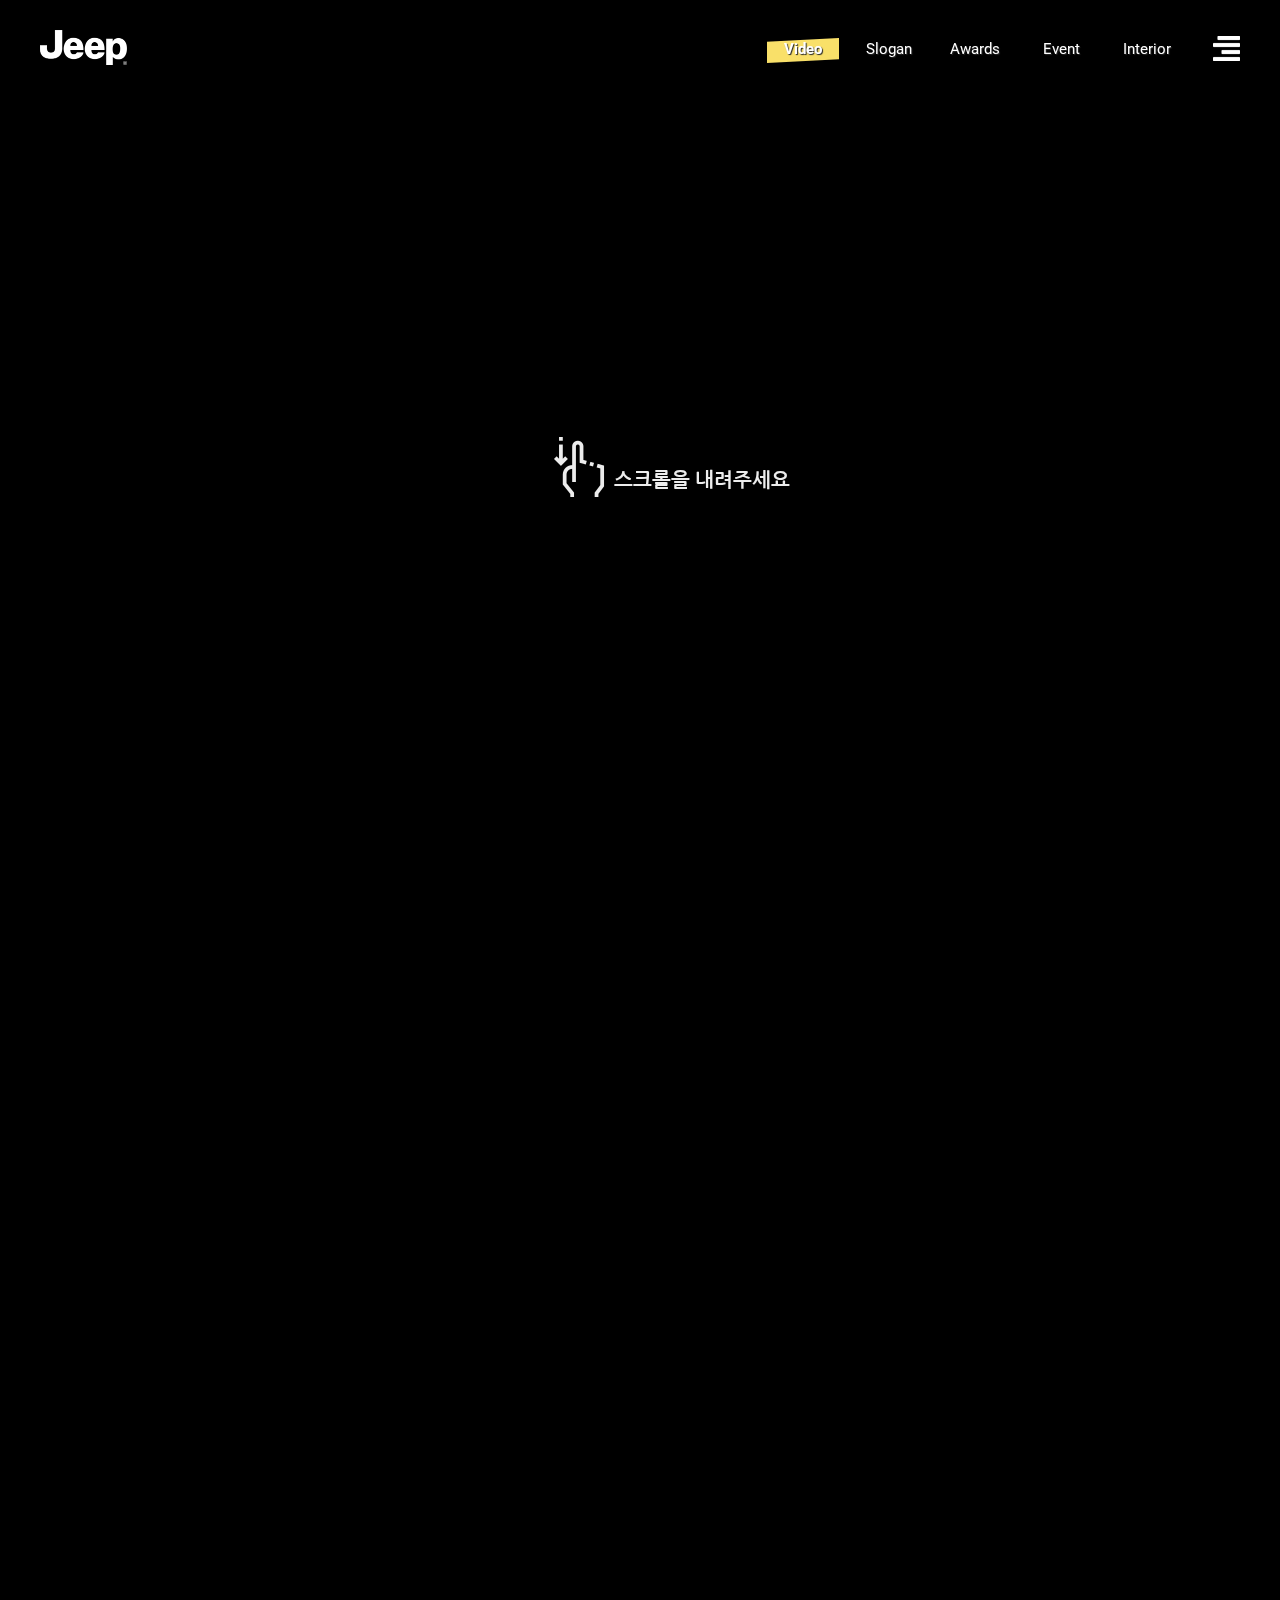
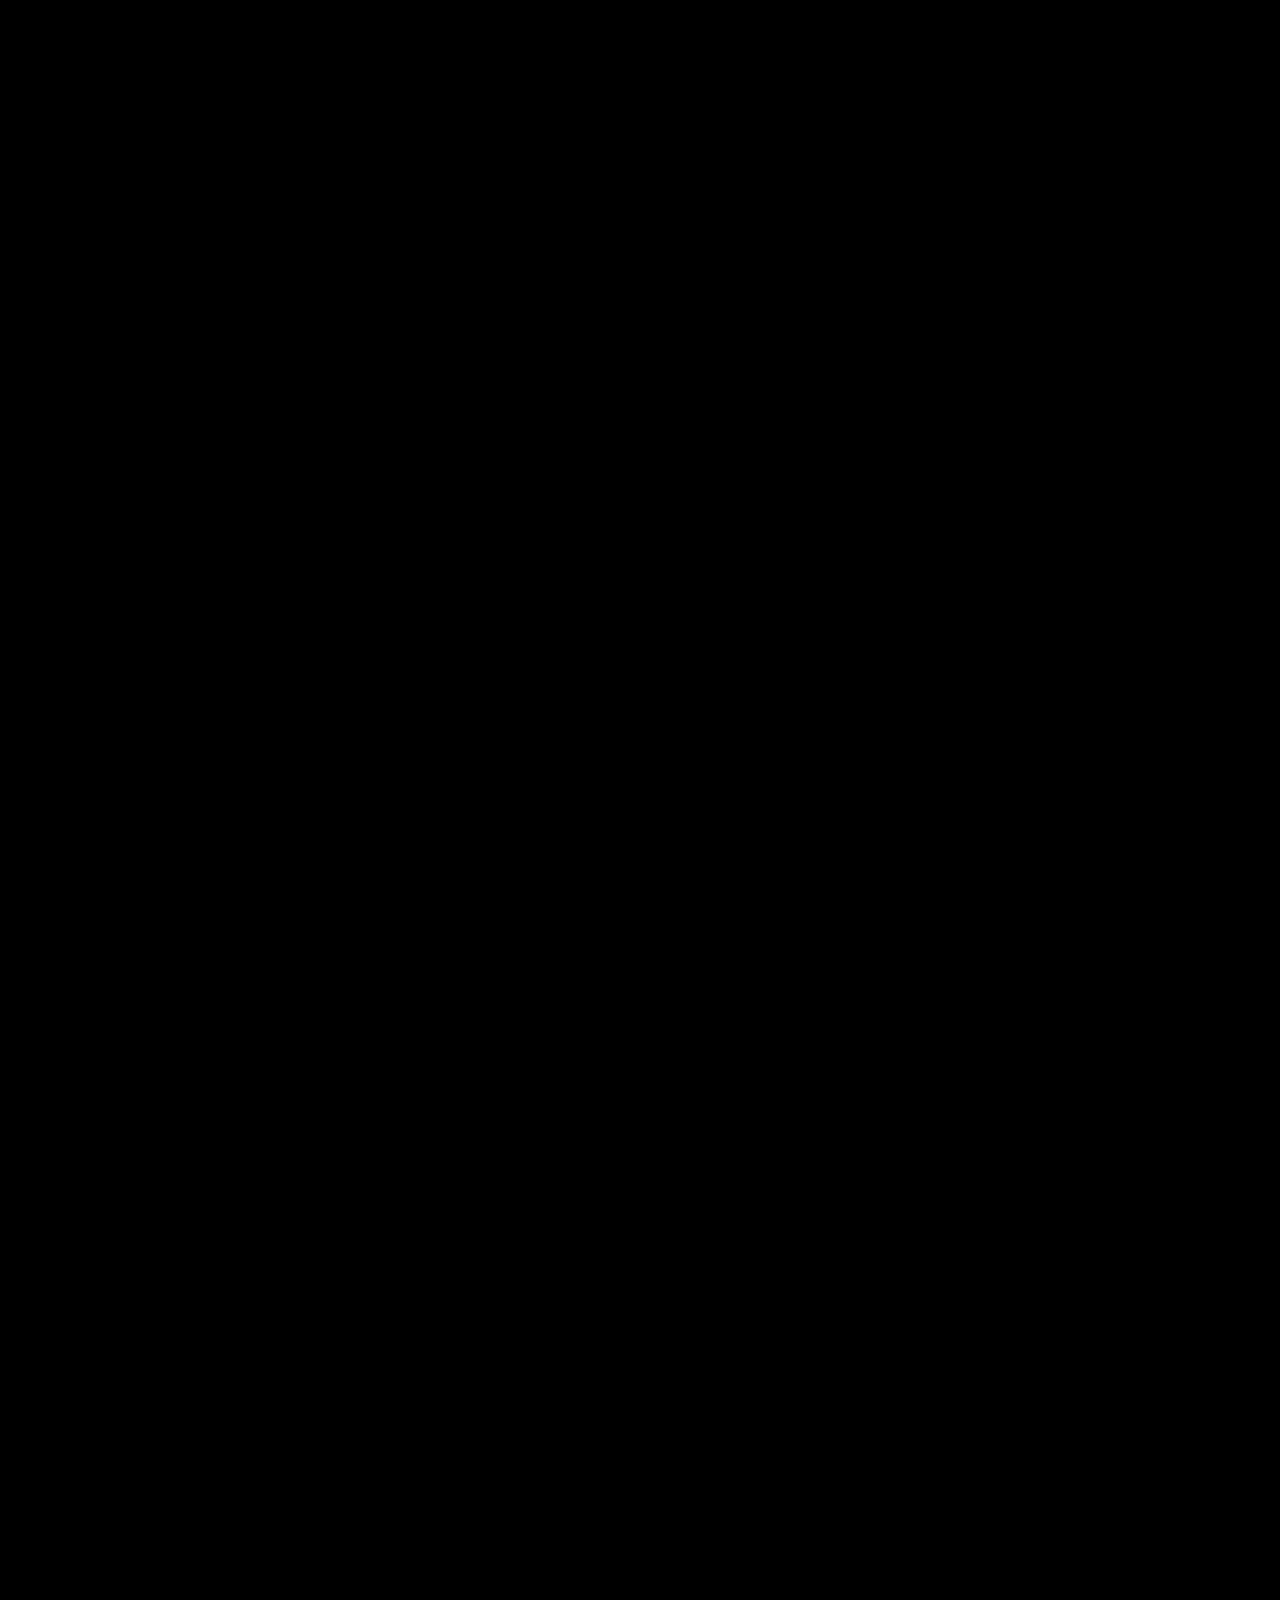
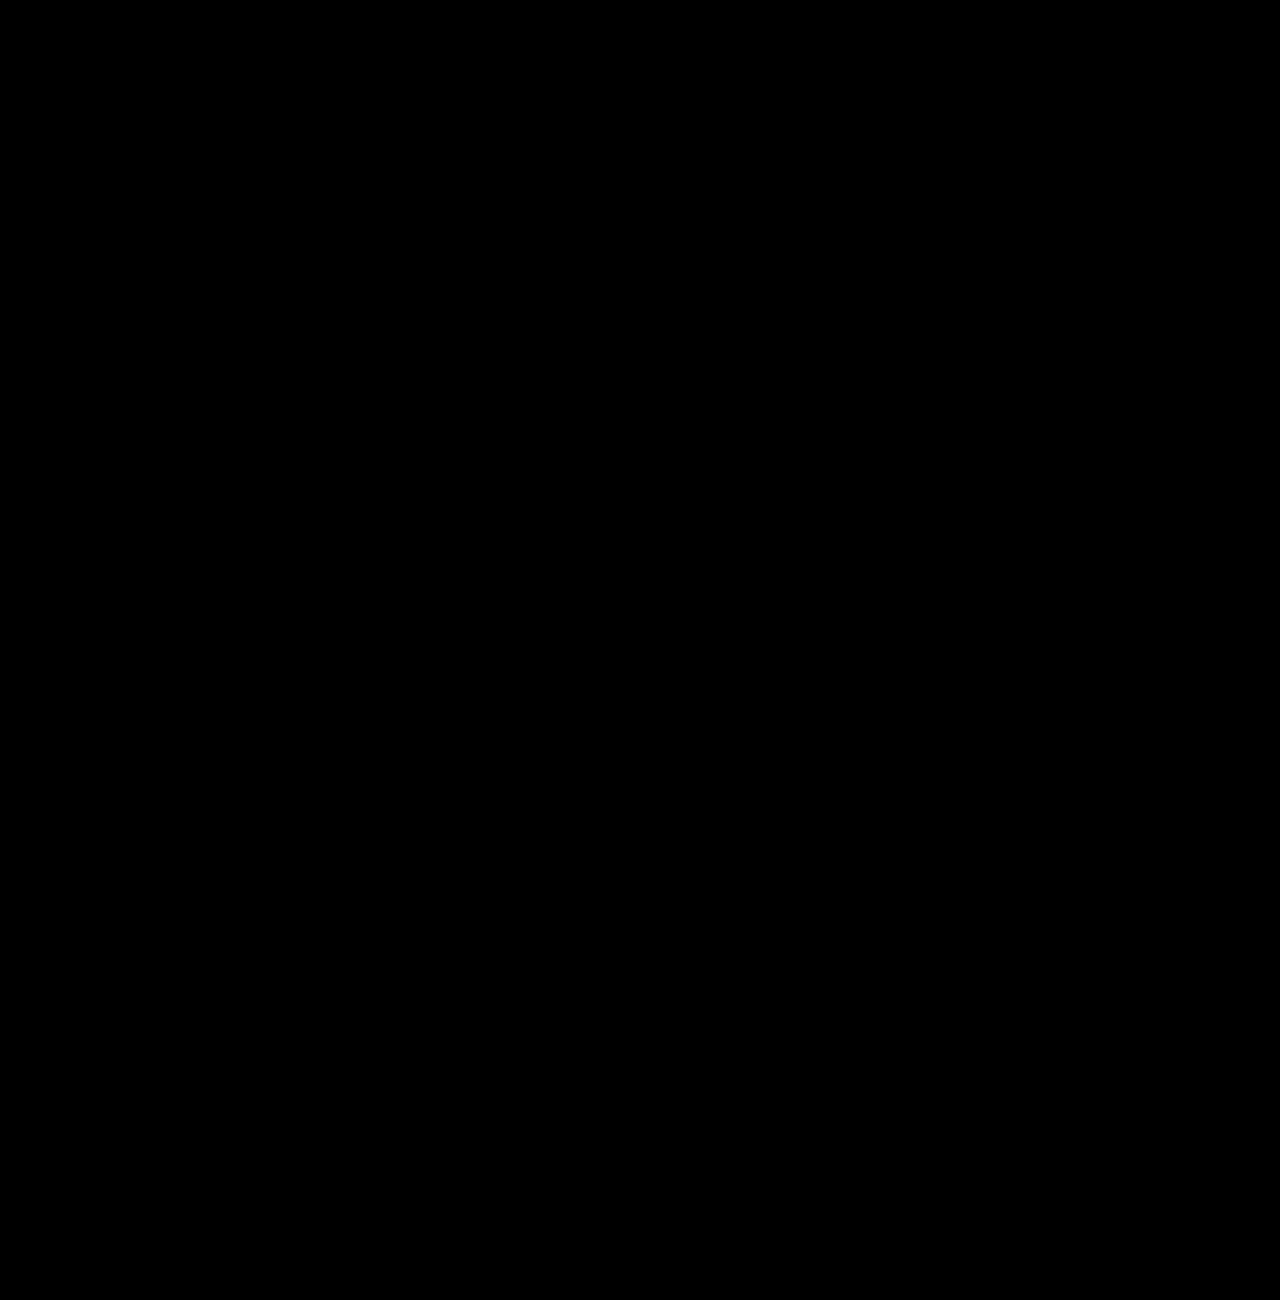
==== commit 2b522b26: "20190214" ====
--- a/index.html
+++ b/index.html
@@ -58,8 +58,8 @@
 		<div class="section pages" id="page1" data-anchor="1st">
 			<div class="bg-dim"><p>스크롤을 내려주세요</p></div>
 			<div class="video-wrap">
-<!-- 				<video class="main-video" autoplay controls muted loop style="width: 100%;"><source src="images/main/visual/jeep.mp4"></video> -->
 			</div>
+			<div class="no-video"></div>
 		</div>
 		<div class="section pages" id="page2" data-anchor="2st">
 			<div class="interval">
@@ -72,18 +72,21 @@
 					</li>
 					<li class="interval2">
 						<div class="main-cmt main-cmt-2">
+							<h3>FOREST</h3>
 							<p>sure you can go fast,</p>
 							<p>but I can go anywhere.</p>
 						</div>
 					</li>
 					<li class="interval3">
 						<div class="main-cmt main-cmt-3">
+							<h3>SNOW ROAD</h3>
 							<p>WHERE THERE'S A <strong>JEEP</strong></p>
 							<p>THERE'S A ROAD</p>
 						</div>
 					</li>
 					<li class="interval4">
 						<div class="main-cmt main-cmt-4">
+							<h3>WITH JEEP</h3>
 							<p>Where the road ends,</p>
 							<p>the fun begins</p>
 						</div>
--- a/css/main.css
+++ b/css/main.css
@@ -2,9 +2,10 @@
 body{background-color: #000;}
 #fullpage{width: 100%;height: 100%;}
 .pages{width: 100%;height: 100%;background-repeat: no-repeat;background-position: center top;background-size: cover;}
-.video-wrap{height: 100%;}
-/*.video-wrap{position: relative;width: 100%;height: 100%;overflow: hidden;}
-.video-wrap .main-video{width: 130% !important;position: absolute;top: 50%;left: 50%;transform: translate(-50%,-50%);}*/
+.video-wrap{width: 100%;height: 100%;}
+.no-video{width: 100%;height: 100%;background: url(../images/main/visual/no-video-2.jpg) center bottom no-repeat; background-size: cover;display: none;}
+/*.video-wrap{position: relative;width: 100%;height: 100%;overflow: hidden;}*/
+/*.video-wrap .main-video{width: 130% !important;position: absolute;top: 50%;left: 50%;transform: translate(-50%,-50%);}*/
 .bg-dim{display: none;width: 100%;height: 100%;position: absolute;top: 0;left: 0;background: rgba(0,0,0,.5) url(../images/main/common/scroll-white.png) 45% 52% no-repeat;z-index: 10;}
 .bg-dim p{position: absolute;top: 52%;left: 48%;color: #fff;font-weight: bold;font-size: 20px;}
 	.interval{width: 100%;height: 100%;}
@@ -13,13 +14,13 @@
 	.interval ul li.interval1{background: url(../images/main/visual/jeep-visual-1.jpg) right center no-repeat;background-size: cover; display: none;}
 	.interval ul li.interval2{background: url(../images/main/visual/jeep-visual-2.jpg) right center no-repeat;background-size: cover;display: none;}
 	.interval ul li.interval3{background: url(../images/main/visual/jeep-visual-3.jpg) right center no-repeat;background-size: cover;display: none;}
-	.interval ul li.interval4{background: url(../images/main/visual/jeep-visual-4.jpg) center no-repeat;background-size: cover;display: none;pt200}
+	.interval ul li.interval4{background: url(../images/main/visual/jeep-visual-4.jpg) center no-repeat;background-size: cover;display: none;padding-top: 200px;}
 
-	.interval .main-cmt{font-size: 50px; color: #fff;position: absolute;top: 25%;left: 20%;text-shadow: 1px 1px 3px #000;text-transform: uppercase;}
-	.interval .main-cmt-1{top: 29%;left: 10%;padding: 4.5% 2%;background: rgba(0,0,0,0.3);text-align: center;}
-	.interval .main-cmt-1 p:first-child{margin-bottom: 27px;text-decoration: underline #87251b;
-    text-underline-position: under;}
-	.interval .main-cmt-2{top: 57%;left: 12%;text-align: center;}
+	.interval .main-cmt{font-size: 30px;color: #fff;position: absolute;top: 25%;left: 20%;text-shadow: 1px 1px 3px #000;text-transform: uppercase;}
+	.interval .main-cmt-1{font-size: 50px; top: 29%;left: 10%;padding: 4.5% 2%;background: rgba(0,0,0,0.3);text-align: center;}
+	.interval .main-cmt h3{font-size: 50px;margin-bottom: 25px;text-decoration: underline #87251b; text-underline-position: under;}	
+	.interval .main-cmt-1 p:first-child{margin-bottom: 27px;text-decoration: underline #87251b; text-underline-position: under;}
+	.interval .main-cmt-2{top: 57%;left: 12%;}
 	.interval .main-cmt-3{top: auto;bottom: 23%;left: 15%;}
 	.interval .main-cmt-4{position: static;text-align: center;}
 
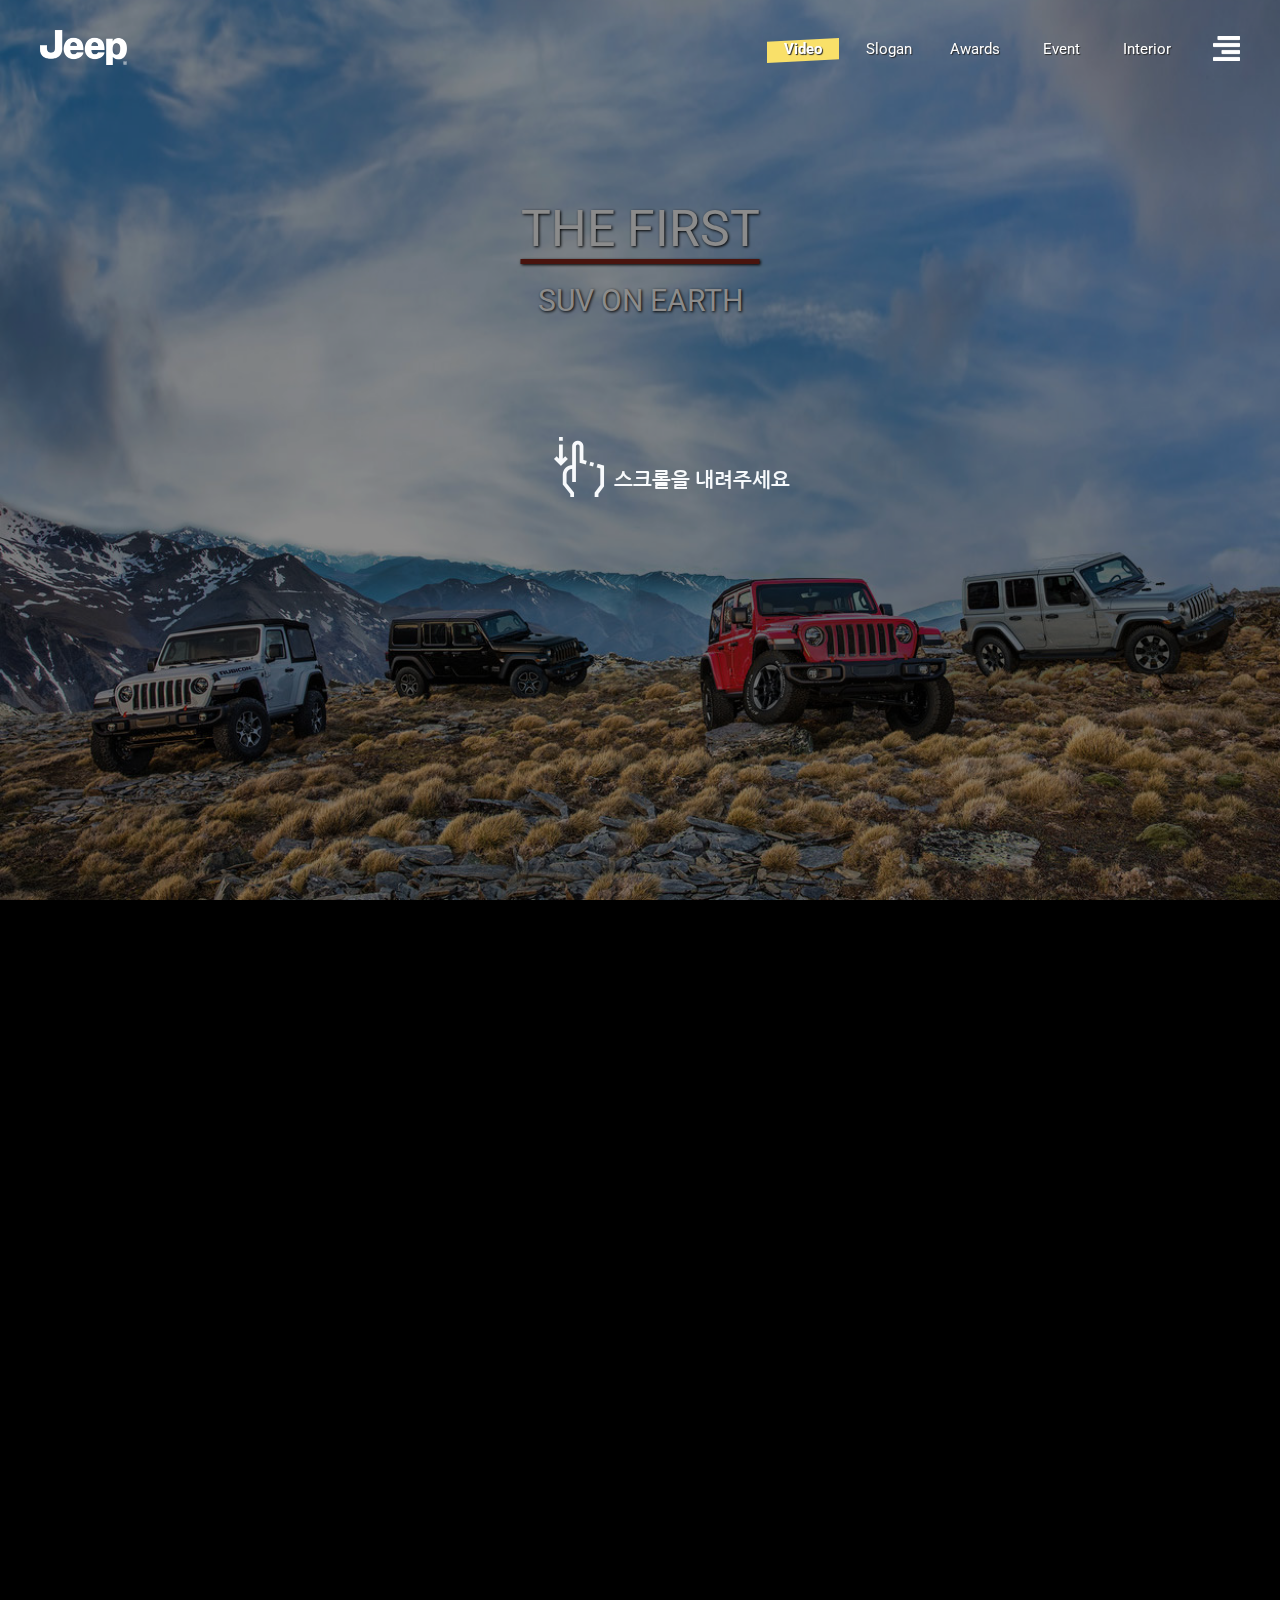
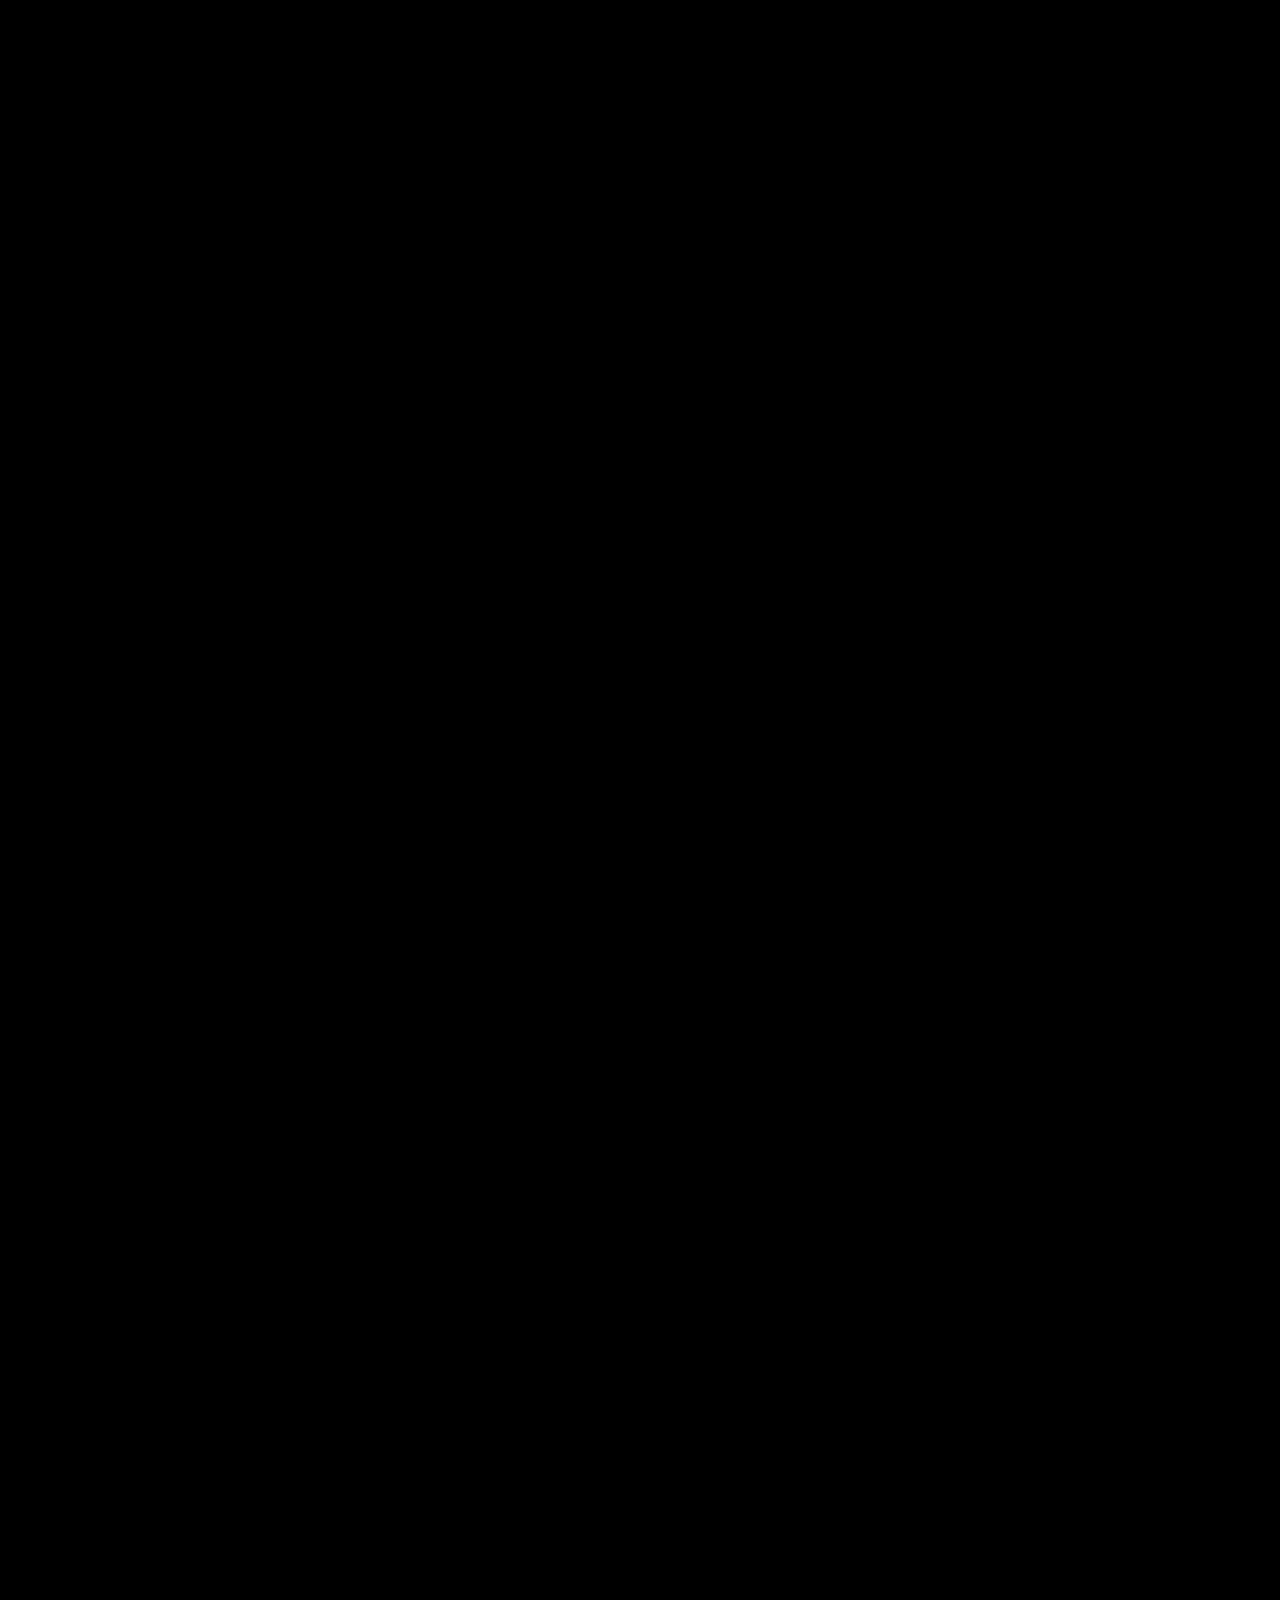
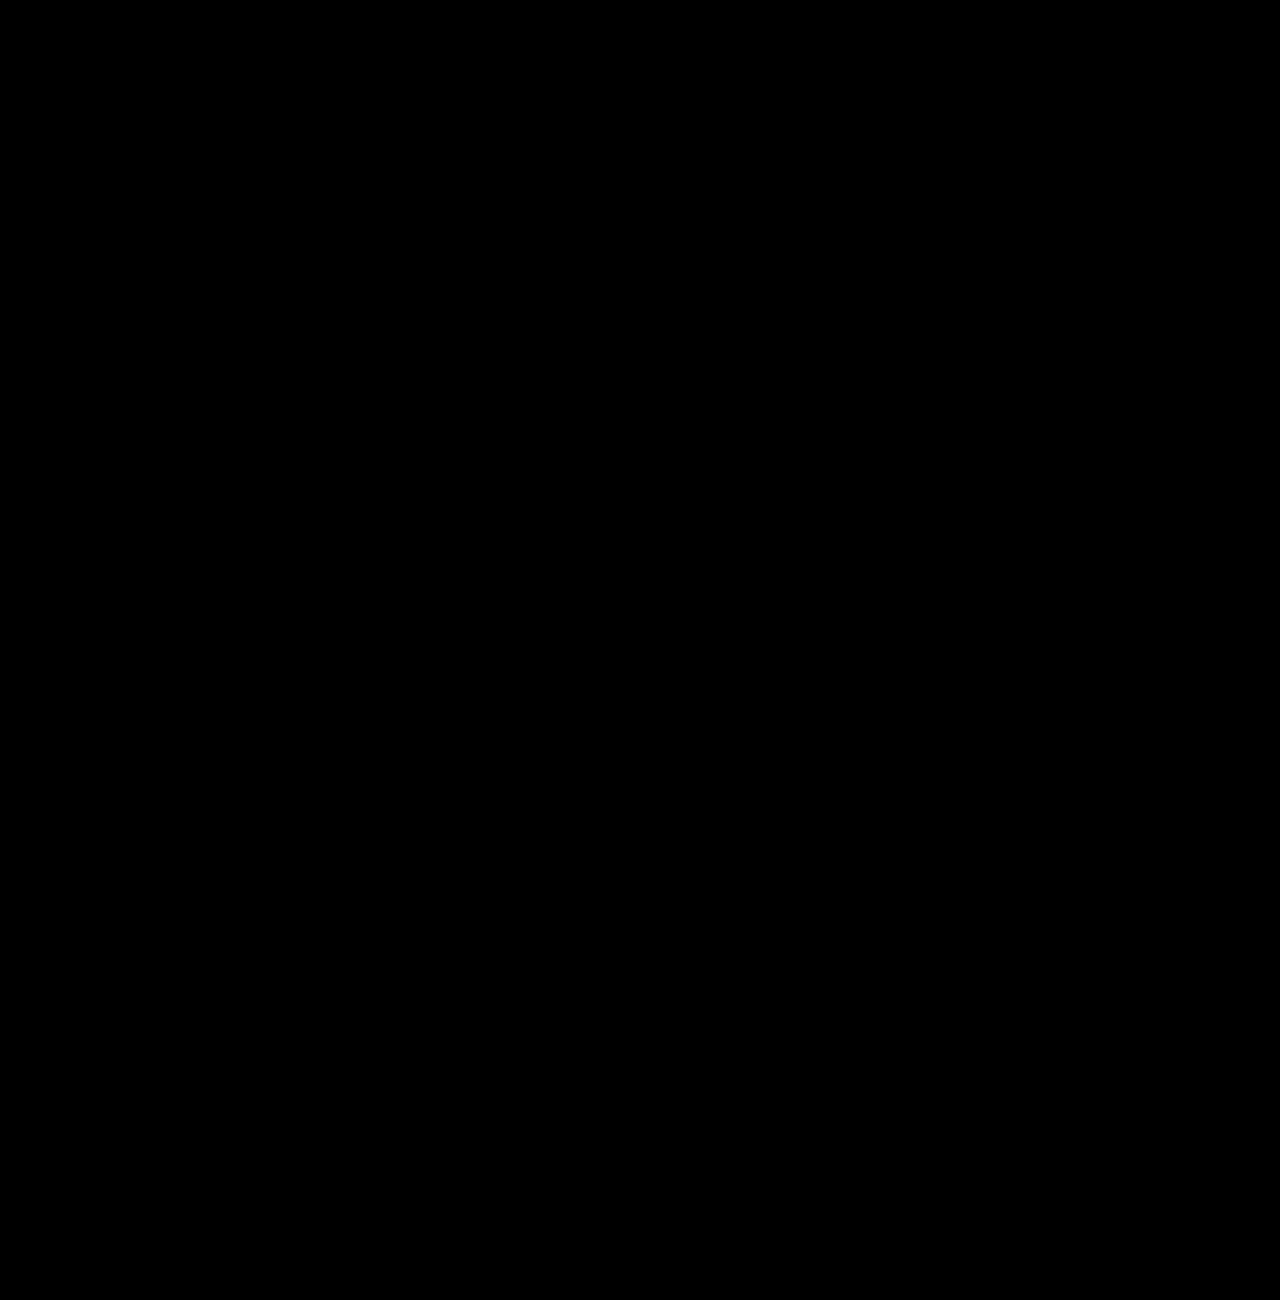
==== commit a98f3131: "20190214" ====
--- a/index.html
+++ b/index.html
@@ -59,7 +59,12 @@
 			<div class="bg-dim"><p>스크롤을 내려주세요</p></div>
 			<div class="video-wrap">
 			</div>
-			<div class="no-video"></div>
+			<div class="no-video">
+				<div class="main-cmt main-cmt-4">
+					<h3>THE FIRST</h3>
+					<p>SUV on earth</p>
+				</div>
+			</div>
 		</div>
 		<div class="section pages" id="page2" data-anchor="2st">
 			<div class="interval">
@@ -95,7 +100,7 @@
 			</div>
 		</div>
 		<div class="section pages" id="page3" data-anchor="3st">
-			<div class="main-cmt"><img src="images/main/visual/MT_white.png" alt="motortrned suv of this year"></div>
+			<div class="main-cmt-3st"><img src="images/main/visual/MT_white.png" alt="motortrned suv of this year"></div>
 		</div>
 		<div class="section pages" id="page4" data-anchor="4st">
 			<div class="main-cmt">
--- a/css/main.css
+++ b/css/main.css
@@ -3,7 +3,7 @@
 #fullpage{width: 100%;height: 100%;}
 .pages{width: 100%;height: 100%;background-repeat: no-repeat;background-position: center top;background-size: cover;}
 .video-wrap{width: 100%;height: 100%;}
-.no-video{width: 100%;height: 100%;background: url(../images/main/visual/no-video-2.jpg) center bottom no-repeat; background-size: cover;display: none;}
+.no-video{width: 100%;height: 100%;background: url(../images/main/visual/no-video-2.jpg) center bottom no-repeat; background-size: cover;display: none;padding-top: 200px;	}
 /*.video-wrap{position: relative;width: 100%;height: 100%;overflow: hidden;}*/
 /*.video-wrap .main-video{width: 130% !important;position: absolute;top: 50%;left: 50%;transform: translate(-50%,-50%);}*/
 .bg-dim{display: none;width: 100%;height: 100%;position: absolute;top: 0;left: 0;background: rgba(0,0,0,.5) url(../images/main/common/scroll-white.png) 45% 52% no-repeat;z-index: 10;}
@@ -16,21 +16,21 @@
 	.interval ul li.interval3{background: url(../images/main/visual/jeep-visual-3.jpg) right center no-repeat;background-size: cover;display: none;}
 	.interval ul li.interval4{background: url(../images/main/visual/jeep-visual-4.jpg) center no-repeat;background-size: cover;display: none;padding-top: 200px;}
 
-	.interval .main-cmt{font-size: 30px;color: #fff;position: absolute;top: 25%;left: 20%;text-shadow: 1px 1px 3px #000;text-transform: uppercase;}
-	.interval .main-cmt-1{font-size: 50px; top: 29%;left: 10%;padding: 4.5% 2%;background: rgba(0,0,0,0.3);text-align: center;}
-	.interval .main-cmt h3{font-size: 50px;margin-bottom: 25px;text-decoration: underline #87251b; text-underline-position: under;}	
-	.interval .main-cmt-1 p:first-child{margin-bottom: 27px;text-decoration: underline #87251b; text-underline-position: under;}
-	.interval .main-cmt-2{top: 57%;left: 12%;}
-	.interval .main-cmt-3{top: auto;bottom: 23%;left: 15%;}
-	.interval .main-cmt-4{position: static;text-align: center;}
+	.main-cmt{font-size: 30px;color: #fff;position: absolute;top: 25%;left: 20%;text-shadow: 1px 1px 3px #000;text-transform: uppercase;}
+	.main-cmt-1{font-size: 50px; top: 29%;left: 10%;padding: 4.5% 2%;background: rgba(0,0,0,0.3);text-align: center;}
+	.main-cmt h3{font-size: 50px;margin-bottom: 25px;text-decoration: underline #87251b; text-underline-position: under;}	
+	.main-cmt-1 p:first-child{margin-bottom: 27px;text-decoration: underline #87251b; text-underline-position: under;}
+	.main-cmt-2{top: 57%;left: 12%;}
+	.main-cmt-3{top: auto;bottom: 23%;left: 15%;}
+	.main-cmt-4{position: static;text-align: center;}
 
 #page3{background: url(../images/main/visual/jeep-main-img-2.jpg) center no-repeat;background-size: cover;position: relative;}
-#page3 .main-cmt{position: absolute;top: 23%;right: 10%;}
-#page3 .main-cmt img{width: 340px;display: block;margin: 0 auto;}
+#page3 .main-cmt-3st{position: absolute;top: 23%;right: 10%;}
+#page3 .main-cmt-3st img{width: 340px;display: block;margin: 0 auto;}
 #page3 .fp-tableCell,#page4 .fp-tableCell{vertical-align: unset;}
 #page4 .main-cmt{position: absolute;top: 25%;left: 15%;  color: #F0F0F2;font-weight: bold;text-align: center;width: 375px;font-size: 35px;}
 #page4 .main-cmt img{width: 100%;}
-#page4 .main-cmt p:first-child{margin-bottom: 12px;}
+#page4 .main-cmt p:first-child{margin-bottom: 12px;text-align: center;	}
 #page4{background: url(../images/main/visual/jeep-main-img-3.jpg) center no-repeat;background-size: cover;}
 .slide:nth-child(1){background: url(../images/main/visual/jeep-main-1.jpg) center no-repeat;background-size: cover;}
 .slide:nth-child(2){background: url(../images/main/visual/jeep-main-2.jpg) left center no-repeat;background-size: cover;}
